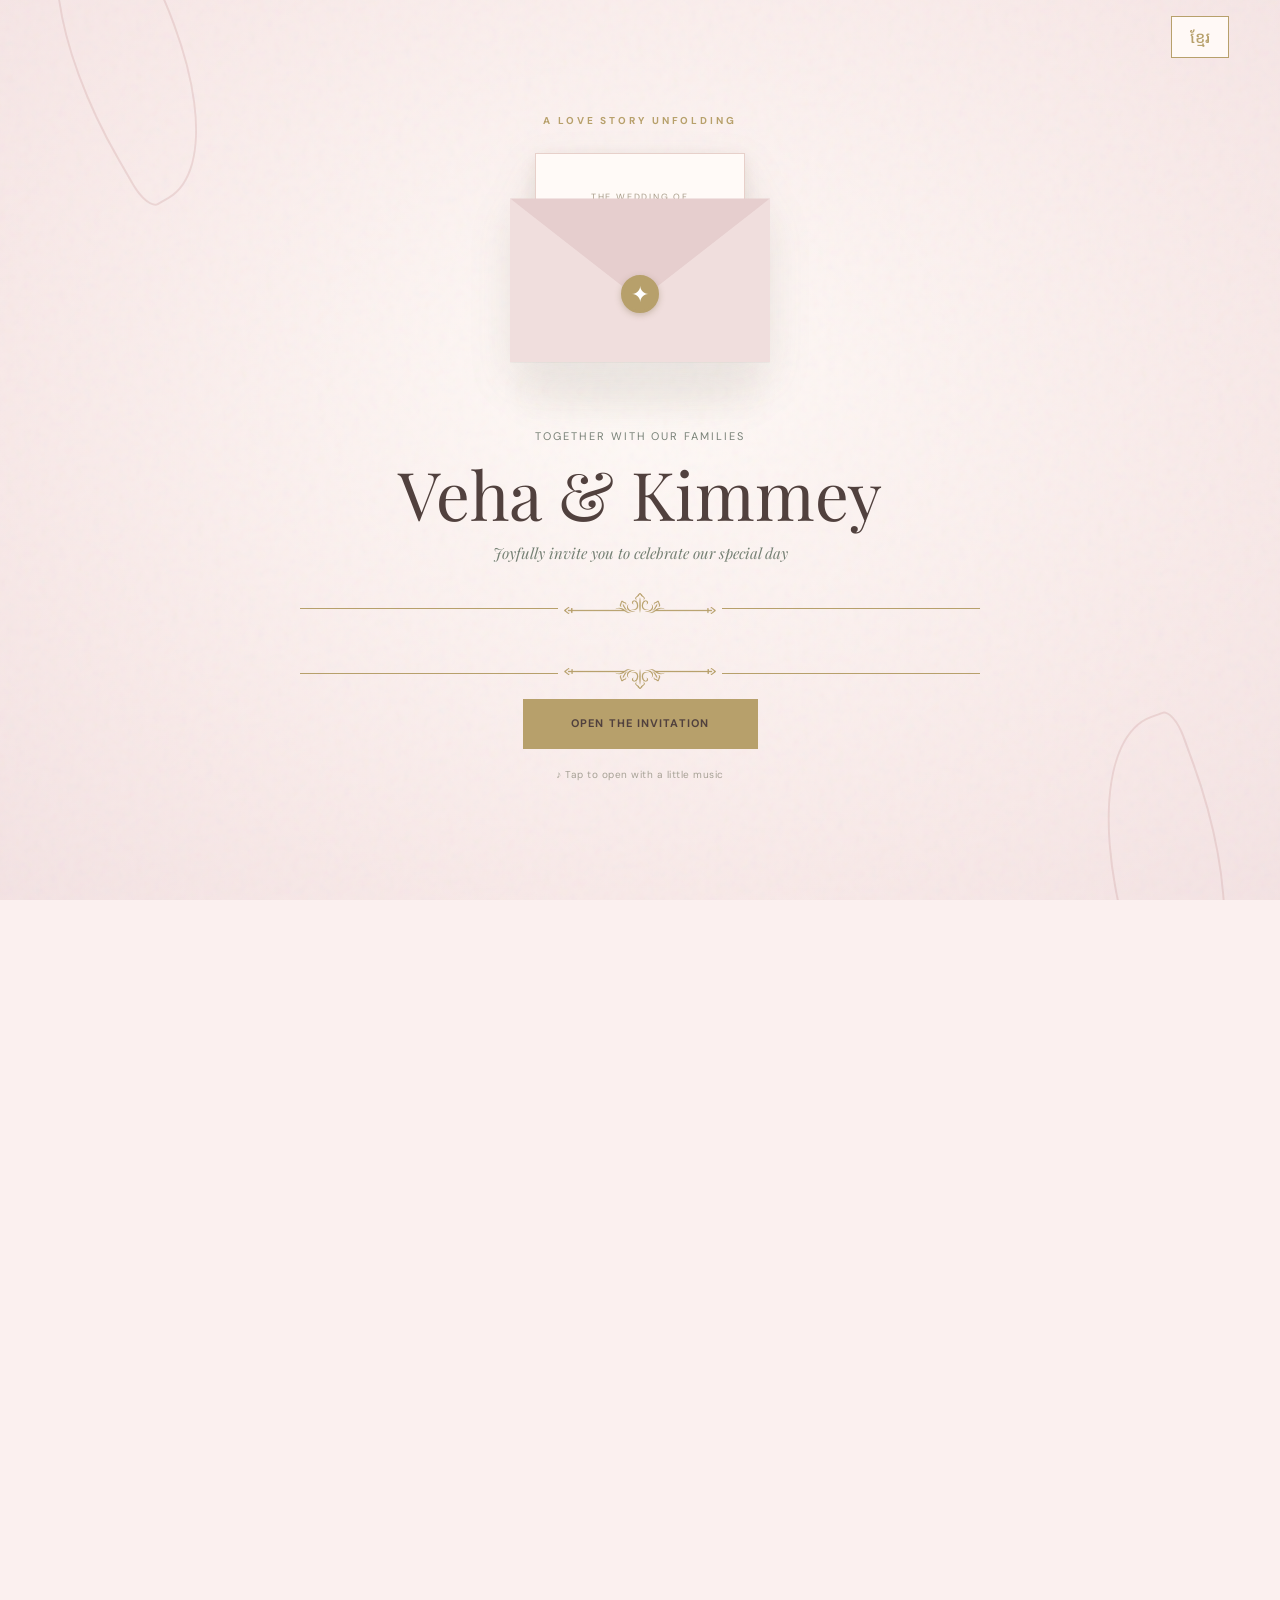
==== index.html @ a0d92d7b "fix deploy" ====
<!doctype html>
<html lang="en">

<head>
  <meta charset="utf-8" />
  <meta name="viewport" content="width=device-width, initial-scale=1" />
  <meta name="theme-color" content="#fbf0ef" />
  <meta name="description" content="You are joyfully invited to celebrate our wedding." />
  <title>Our Wedding Invitation</title>
  <link rel="preconnect" href="https://fonts.googleapis.com" />
  <link rel="preconnect" href="https://fonts.gstatic.com" crossorigin />
  <link
    href="https://fonts.googleapis.com/css2?family=DM+Sans:wght@400;500;600;700&family=Great+Vibes&family=Playfair+Display:ital,wght@0,400;0,500;0,600;1,400;1,500&display=swap"
    rel="stylesheet" />
  <link href="https://fonts.googleapis.com/css2?family=Noto+Sans+Khmer:wght@400;500;600;700&display=swap"
    rel="stylesheet" />
  <link href="https://fonts.googleapis.com/css2?family=Moul&display=swap" rel="stylesheet" />
  <script>
    (() => {
      const segments = location.pathname.split('/').filter(Boolean);
      const base = location.hostname.endsWith('github.io') && segments.length ? `/${segments[0]}/` : '/';
      window.WEDDING_ASSET_BASE = base;
      document.write(`<link rel="stylesheet" href="${base}styles.css?v=42" />`);
      document.write(`<script src="${base}wedding-config.js?v=7" defer><\/script>`);
      document.write(`<script src="${base}translations.js?v=8" defer><\/script>`);
      document.write(`<script src="${base}script.js?v=18" defer><\/script>`);
    })();
  </script>
</head>

<body class="invitation-locked">
  <a class="skip-link" href="#main">Skip to invitation</a>
  <div class="demo-ribbon">DEMO TEMPLATE · Please replace sample details before sharing</div>

  <div class="intro" id="intro" role="dialog" aria-label="Open wedding invitation" aria-modal="true">
    <div class="intro__grain"></div>
    <div class="intro__petal intro__petal--one"></div>
    <div class="intro__petal intro__petal--two"></div>
    <button class="language-toggle intro__language-toggle" id="intro-language-toggle" type="button"
      aria-label="Switch language to Khmer">ខ្មែរ</button>
    <div class="intro__content">
      <span class="eyebrow">A LOVE STORY UNFOLDING</span>
      <div class="envelope-wrap" aria-hidden="true">
        <div class="envelope-shadow"></div>
        <div class="envelope">
          <div class="envelope__letter"><span>the wedding of</span><strong id="cover-initials">V & K</strong></div>
          <div class="envelope__flap"></div>
          <div class="envelope__front"></div>
          <div class="envelope__seal">✦</div>
        </div>
      </div>
      <p class="intro__overline">Together with our families</p>
      <h1 class="intro__heading" id="cover-names">Veha <em>&</em> Kimmey</h1>
      <p class="intro__subtitle">Joyfully invite you to celebrate our special day</p>
      <div class="guest-name-frame" id="guest-name-frame" aria-live="polite">
        <span class="guest-name-frame__ornament guest-name-frame__ornament--top" aria-hidden="true"></span>
        <span class="guest-name-frame__name" id="guest-name" dir="auto"></span>
        <span class="guest-name-frame__ornament guest-name-frame__ornament--bottom" aria-hidden="true"></span>
      </div>
      <button class="btn btn--dark intro__button" id="open-invitation" type="button">Open the invitation</button>
      <p class="intro__hint">♪ Tap to open with a little music</p>
    </div>
  </div>

  <div class="site-shell" id="site-shell">
    <header class="site-header" id="top">
      <a class="brand" href="#home" aria-label="Wedding logo — back to top" id="brand-initials"><img
          data-site-asset="assets/wedding-logo.svg" alt="" /></a>
      <nav class="navigation" aria-label="Main navigation">
        <a href="#story" title="Our Story"><svg class="nav-icon" viewBox="0 0 24 24" aria-hidden="true" focusable="false"><path d="M20.8 4.6a5.5 5.5 0 0 0-7.8 0L12 5.7l-1.1-1.1a5.5 5.5 0 0 0-7.8 7.8l1.1 1.1L12 21l7.8-7.5 1.1-1.1a5.5 5.5 0 0 0-.1-7.8Z"/></svg><span class="nav-label">Our Story</span></a>
        <a href="#details" title="The Day"><svg class="nav-icon" viewBox="0 0 24 24" aria-hidden="true" focusable="false"><rect x="3.5" y="5" width="17" height="16" rx="2"/><path d="M7.5 3v4M16.5 3v4M3.5 9.5h17M8 13h.01M12 13h.01M16 13h.01M8 17h.01M12 17h.01"/></svg><span class="nav-label">The Day</span></a>
        <a href="#timeline" title="Timeline"><svg class="nav-icon" viewBox="0 0 24 24" aria-hidden="true" focusable="false"><circle cx="12" cy="12" r="9"/><path d="M12 7v5l3.5 2"/></svg><span class="nav-label">Timeline</span></a>
        <a href="#gallery" title="Gallery"><svg class="nav-icon" viewBox="0 0 24 24" aria-hidden="true" focusable="false"><rect x="3" y="4" width="15" height="15" rx="2"/><path d="m4.5 16 4-4 3 3 2-2 4.5 4M8 8.5h.01"/><path d="M7 20h13a1 1 0 0 0 1-1V8"/></svg><span class="nav-label">Gallery</span></a>
      </nav>
      <button class="language-toggle" id="language-toggle" type="button"
        aria-label="Switch language to Khmer">&#x1781;&#x17D2;&#x1798;&#x17C2;&#x179A;</button>
    </header>

    <main id="main">
      <section class="hero" id="home">
        <div class="hero__flora hero__flora--left" aria-hidden="true">✿</div>
        <div class="hero__flora hero__flora--right" aria-hidden="true">✿</div>
        <div class="hero__content reveal">
          <span class="eyebrow eyebrow--line">A CELEBRATION OF LOVE</span>
          <p class="hero__script">The wedding of</p>
          <h1 class="hero__name"><span id="hero-name1">Veha</span><span class="hero__amp">&</span><span
              id="hero-name2">Kimmey</span></h1>
          <div class="ornamental-rule"><span>✧</span></div>
          <p class="hero__copy">One beautiful beginning, a lifetime of forever. We would love for you to be part of our
            special day.</p>
          <div class="hero__date" id="hero-date">SATURDAY, 19 DECEMBER 2026</div>
          <a href="#details" class="btn btn--outline">Explore the celebration <span aria-hidden="true">↗</span></a>
        </div>
        <div class="hero__visual reveal">
          <div class="hero__photo-border">
            <div class="hero__photo photo-shell"><img id="hero-photo"
                alt="Sample wedding portrait; replace with your own photo" loading="eager" /></div>
          </div>
          <div class="hero__badge"><span>THE BEST IS</span><strong>yet to come</strong><span>♡</span></div>
        </div>
        <div class="hero__scroll">SCROLL TO DISCOVER <span>↓</span></div>
      </section>

      <section class="story section-pad" id="story">
        <div class="story__art reveal">
          <div class="story__frame photo-shell"><img id="story-photo"
              alt="Wedding couple walking together — sample gallery photo" loading="lazy" /></div>
          <div class="story__mini photo-shell"><img id="story-mini-photo" alt="Wedding detail — sample gallery photo"
              loading="lazy" /></div>
          <div class="story__flower" aria-hidden="true">❀</div>
        </div>
        <div class="story__words reveal">
          <p class="eyebrow">THE JOURNEY THAT BROUGHT US HERE</p>
          <h2 class="section-title">Our <em>love story</em></h2>
          <div class="short-rule"></div>
          <p>Some stories are written in the stars, and others are written in the little moments that become everything.
          </p>
          <p>Through every laugh, every adventure, and every ordinary day made extraordinary, our favorite part has been
            finding our way to each other.</p>
          <p>Now, surrounded by our favorite people, we're beginning our most beautiful chapter yet.</p>
          <span class="story__signature" id="story-signature">Veha & Kimmey</span>
        </div>
      </section>

      <section class="details section-pad" id="details">
        <div class="details__decoration" aria-hidden="true">✿</div>
        <div class="section-heading reveal">
          <p class="eyebrow">MARK YOUR CALENDAR</p>
          <h2 class="section-title">The <em>big day</em></h2>
          <p>We can't wait to celebrate, laugh, and dance with you.</p>
        </div>
        <div class="details-invitation reveal">
          <time id="invitation-date" datetime="2026-12-19">Saturday, 19 December 2026</time>
          <span id="invitation-time">4:00 PM</span>
          <strong id="invitation-location">Your Wedding Venue</strong>
          <p id="invitation-address">Phnom Penh, Cambodia</p>
        </div>
        <div class="countdown reveal" aria-label="Countdown to our wedding">
          <div><strong id="count-days">--</strong><span>DAYS</span></div>
          <div><strong id="count-hours">--</strong><span>HOURS</span></div>
          <div><strong id="count-minutes">--</strong><span>MINUTES</span></div>
          <div><strong id="count-seconds">--</strong><span>SECONDS</span></div>
        </div>
        <div class="venue-details reveal">
          <span class="eyebrow">FIND YOUR WAY</span>
          <h3 id="venue-name">Your Wedding Venue</h3>
          <p id="venue-address">Phnom Penh, Cambodia</p>
          <div class="venue-map-frame">
            <iframe id="venue-map" title="Map showing the wedding venue" loading="lazy"
              referrerpolicy="no-referrer-when-downgrade" allowfullscreen></iframe>
          </div>
          <div class="venue-details__actions">
            <a class="btn btn--dark" id="map-link" target="_blank" rel="noopener noreferrer">View location <span
                aria-hidden="true">↗</span></a>
          </div>
        </div>
      </section>

      <section class="wedding-timeline section-pad" id="timeline">
        <div class="section-heading reveal">
          <p class="eyebrow">THE WEDDING PROGRAMME</p>
          <h2 class="section-title">Our <em>timeline</em></h2>
          <p>Traditional ceremonies and celebrations with our families.</p>
        </div>
        <svg class="timeline-icon-library" aria-hidden="true" xmlns="http://www.w3.org/2000/svg">
          <symbol id="timeline-icon-scroll" viewBox="0 0 48 48">
            <path d="M12 11h25v27H12a4 4 0 0 1 0-8h25M12 11a4 4 0 0 0-4 4v19M16 16h16M16 22h16M16 28h12" />
            <path d="m10 37 4 3" />
          </symbol>
          <symbol id="timeline-icon-couple" viewBox="0 0 48 48">
            <circle cx="18" cy="13" r="5" />
            <circle cx="31" cy="16" r="4" />
            <path d="M7 37c0-8 4-14 11-14s11 6 11 14M26 28c2-3 5-4 8-3 5 1 7 6 7 12M5 40h38" />
          </symbol>
          <symbol id="timeline-icon-offering" viewBox="0 0 48 48">
            <path d="M10 28h28l-4 8H14zM14 24h20M17 20h14M20 16h8M24 7v9M18 12l6 4 6-4" />
            <path d="M13 39h22M17 43h14" />
          </symbol>
          <symbol id="timeline-icon-meal" viewBox="0 0 48 48">
            <circle cx="24" cy="25" r="12" />
            <circle cx="24" cy="25" r="8" />
            <path d="M6 13v11M3 13v7M9 13v7M6 24v16M42 13c-4 4-5 8-5 12h5M40 25v15" />
          </symbol>
          <symbol id="timeline-icon-candles" viewBox="0 0 48 48">
            <path d="M7 35h34v7H7zM11 35V20h7v15M21 35V15h7v20M31 35V20h7v15" />
            <path d="M14.5 16c-3-4 3-5 0-9M24.5 11c-3-4 3-5 0-9M34.5 16c-3-4 3-5 0-9" />
          </symbol>
          <symbol id="timeline-icon-procession" viewBox="0 0 48 48">
            <path d="M7 19h34L24 7 7 19ZM10 22h28M12 22v18M24 22v18M36 22v18M7 41h34" />
            <path d="M17 19c0-4 3-7 7-7s7 3 7 7" />
          </symbol>
          <symbol id="timeline-icon-rings" viewBox="0 0 48 48">
            <circle cx="19" cy="27" r="11" />
            <circle cx="29" cy="27" r="11" />
            <path d="m15 13 4-5 4 5M25 13l4-5 4 5" />
          </symbol>
          <symbol id="timeline-icon-flower" viewBox="0 0 48 48">
            <path
              d="M24 23c-8-1-9-8-4-11 4-2 7 3 4 11ZM24 23c-1-8 5-11 9-7 3 4-1 8-9 7ZM24 23c8-2 12 4 8 8-4 3-8-1-8-8ZM24 23c3 7-1 12-6 9-4-3-1-8 6-9ZM24 23c-7 4-12 0-9-5 3-4 8-2 9 5ZM24 23v18M18 41h12" />
          </symbol>
          <symbol id="timeline-icon-family" viewBox="0 0 48 48">
            <circle cx="16" cy="14" r="4" />
            <circle cx="31" cy="14" r="4" />
            <circle cx="24" cy="20" r="4" />
            <path
              d="M7 36c0-7 3-12 9-12 4 0 6 2 7 5M41 36c0-7-3-12-9-12-4 0-6 2-7 5M15 40c0-8 3-13 9-13s9 5 9 13M8 42h32" />
          </symbol>
          <symbol id="timeline-icon-temple" viewBox="0 0 48 48">
            <path d="m5 20 19-13 19 13H5ZM9 22h30M12 22v18M20 22v18M28 22v18M36 22v18M7 41h34M24 7V3M21 5h6" />
          </symbol>
        </svg>
        <div class="wedding-timeline__days">
          <article class="wedding-timeline__day reveal">
            <p class="eyebrow">DAY ONE</p>
            <h3>Friday, 18 December 2026</h3>
            <ol class="wedding-timeline__list">
              <li class="wedding-timeline__item"><span class="wedding-timeline__icon"><svg aria-hidden="true">
                    <use href="#timeline-icon-scroll"></use>
                  </svg></span><span class="wedding-timeline__node" aria-hidden="true"></span>
                <div><time>06:00 AM</time>
                  <p lang="km">ពិធីសូត្រមន្ត និងបួងសួង</p>
                </div>
              </li>
              <li class="wedding-timeline__item"><span class="wedding-timeline__icon"><svg aria-hidden="true">
                    <use href="#timeline-icon-couple"></use>
                  </svg></span><span class="wedding-timeline__node" aria-hidden="true"></span>
                <div><time>07:00 AM</time>
                  <p lang="km">ពិធីកាត់សក់តាមប្រពៃណី</p>
                </div>
              </li>
              <li class="wedding-timeline__item"><span class="wedding-timeline__icon"><svg aria-hidden="true">
                    <use href="#timeline-icon-offering"></use>
                  </svg></span><span class="wedding-timeline__node" aria-hidden="true"></span>
                <div><time>08:00 AM</time>
                  <p lang="km">ពិធីសែនព្រេន និងជូនពរ</p>
                </div>
              </li>
              <li class="wedding-timeline__item"><span class="wedding-timeline__icon"><svg aria-hidden="true">
                    <use href="#timeline-icon-meal"></use>
                  </svg></span><span class="wedding-timeline__node" aria-hidden="true"></span>
                <div><time>09:00 AM</time>
                  <p lang="km">ទទួលទានអាហារជុំក្រុមគ្រួសារ</p>
                </div>
              </li>
            </ol>
          </article>
          <article class="wedding-timeline__day reveal">
            <p class="eyebrow">DAY TWO</p>
            <h3>Saturday, 19 December 2026</h3>
            <ol class="wedding-timeline__list">
              <li class="wedding-timeline__item"><span class="wedding-timeline__icon"><svg aria-hidden="true">
                    <use href="#timeline-icon-candles"></use>
                  </svg></span><span class="wedding-timeline__node" aria-hidden="true"></span>
                <div><time>06:00 AM</time>
                  <p lang="km">ពិធីបើកកម្មវិធីមង្គលការ</p>
                </div>
              </li>
              <li class="wedding-timeline__item"><span class="wedding-timeline__icon"><svg aria-hidden="true">
                    <use href="#timeline-icon-procession"></use>
                  </svg></span><span class="wedding-timeline__node" aria-hidden="true"></span>
                <div><time>07:00 AM</time>
                  <p lang="km">ពិធីហែជំនូន</p>
                </div>
              </li>
              <li class="wedding-timeline__item"><span class="wedding-timeline__icon"><svg aria-hidden="true">
                    <use href="#timeline-icon-meal"></use>
                  </svg></span><span class="wedding-timeline__node" aria-hidden="true"></span>
                <div><time>07:30 AM</time>
                  <p lang="km">ទទួលស្វាគមន៍ភ្ញៀវ</p>
                </div>
              </li>
              <li class="wedding-timeline__item"><span class="wedding-timeline__icon"><svg aria-hidden="true">
                    <use href="#timeline-icon-offering"></use>
                  </svg></span><span class="wedding-timeline__node" aria-hidden="true"></span>
                <div><time>08:00 AM</time>
                  <p lang="km">ពិធីបួងសួងតាមប្រពៃណី</p>
                </div>
              </li>
              <li class="wedding-timeline__item"><span class="wedding-timeline__icon"><svg aria-hidden="true">
                    <use href="#timeline-icon-rings"></use>
                  </svg></span><span class="wedding-timeline__node" aria-hidden="true"></span>
                <div><time>08:30 AM</time>
                  <p lang="km">ពិធីបំពាក់ចិញ្ចៀន</p>
                </div>
              </li>
              <li class="wedding-timeline__item"><span class="wedding-timeline__icon"><svg aria-hidden="true">
                    <use href="#timeline-icon-flower"></use>
                  </svg></span><span class="wedding-timeline__node" aria-hidden="true"></span>
                <div><time>09:00 AM</time>
                  <p lang="km">ពិធីជូនពរ និងសិរីសួស្តី</p>
                </div>
              </li>
              <li class="wedding-timeline__item"><span class="wedding-timeline__icon"><svg aria-hidden="true">
                    <use href="#timeline-icon-family"></use>
                  </svg></span><span class="wedding-timeline__node" aria-hidden="true"></span>
                <div><time>10:00 AM</time>
                  <p lang="km">ពិធីសំពះផ្ទឹម និងជូនពរ</p>
                </div>
              </li>
              <li class="wedding-timeline__item"><span class="wedding-timeline__icon"><svg aria-hidden="true">
                    <use href="#timeline-icon-meal"></use>
                  </svg></span><span class="wedding-timeline__node" aria-hidden="true"></span>
                <div><time>12:00 PM</time>
                  <p lang="km">ពិសាអាហារថ្ងៃត្រង់ជាមួយភ្ញៀវ</p>
                </div>
              </li>
              <li class="wedding-timeline__item"><span class="wedding-timeline__icon"><svg aria-hidden="true">
                    <use href="#timeline-icon-temple"></use>
                  </svg></span><span class="wedding-timeline__node" aria-hidden="true"></span>
                <div><time>01:00 PM</time>
                  <p lang="km">បញ្ចប់កម្មវិធីមង្គលការ</p>
                </div>
              </li>
            </ol>
          </article>
        </div>
      </section>

      <section class="gallery section-pad" id="gallery">
        <div class="section-heading reveal">
          <p class="eyebrow">A FEW FRAMES OF FOREVER</p>
          <h2 class="section-title">Captured <em>moments</em></h2>
          <p>Little glimpses of a love that keeps growing.</p>
        </div>
        <div class="gallery__grid" id="gallery-grid">
          <button class="gallery__item reveal photo-shell" type="button" data-index="0"
            aria-label="Open gallery photo 1"><img alt="Wedding gallery sample 1" loading="lazy" /></button>
          <button class="gallery__item reveal photo-shell" type="button" data-index="1"
            aria-label="Open gallery photo 2"><img alt="Wedding gallery sample 2" loading="lazy" /></button>
          <button class="gallery__item reveal photo-shell" type="button" data-index="2"
            aria-label="Open gallery photo 3"><img alt="Wedding gallery sample 3" loading="lazy" /></button>
          <button class="gallery__item reveal photo-shell" type="button" data-index="3"
            aria-label="Open gallery photo 4"><img alt="Wedding gallery sample 4" loading="lazy" /></button>
          <button class="gallery__item reveal photo-shell" type="button" data-index="4"
            aria-label="Open gallery photo 5"><img alt="Wedding gallery sample 5" loading="lazy" /></button>
          <button class="gallery__item reveal photo-shell" type="button" data-index="5"
            aria-label="Open gallery photo 6"><img alt="Wedding gallery sample 6" loading="lazy" /></button>
        </div>
      </section>
      <section class="closing section-pad">
        <span class="closing__top">TO LOVE, LAUGHTER & HAPPILY EVER AFTER</span>
        <h2>See you at <em>our wedding!</em></h2>
        <div class="closing__heart">♡</div>
        <strong id="footer-names">Veha & Kimmey</strong>
      </section>
    </main>
    <footer class="footer"><span id="footer-year">2026</span> <span>·</span> <span>Made with love ♡</span><button
        id="share-link" type="button">Share invitation ↗</button></footer>
  </div>

  <div class="butterfly-effects" aria-hidden="true">
    <div class="butterfly-rail butterfly-rail--left">
      <span class="butterfly butterfly--one"><svg viewBox="0 0 64 64" aria-hidden="true" focusable="false"><g class="butterfly-wings"><path d="M30 30C23 16 12 7 7 13 1 21 8 32 28 35c-5-10-10-14-15-16M34 30C41 16 52 7 57 13c6 8-1 19-21 22 5-10 10-14 15-16M29 35C20 30 9 31 9 40c0 9 11 12 21 2-1-3-1-5-1-7M35 35c9-5 20-4 20 5 0 9-11 12-21 2 1-3 1-5 1-7Z" fill="currentColor" opacity=".88"/></g><path d="M32 27v18M32 28c-1-5-4-8-7-9M32 28c1-5 4-8 7-9" fill="none" stroke="currentColor" stroke-width="2" stroke-linecap="round"/></svg></span>
      <span class="butterfly butterfly--two"><svg viewBox="0 0 64 64" aria-hidden="true" focusable="false"><g class="butterfly-wings"><path d="M30 30C23 16 12 7 7 13 1 21 8 32 28 35c-5-10-10-14-15-16M34 30C41 16 52 7 57 13c6 8-1 19-21 22 5-10 10-14 15-16M29 35C20 30 9 31 9 40c0 9 11 12 21 2-1-3-1-5-1-7M35 35c9-5 20-4 20 5 0 9-11 12-21 2 1-3 1-5 1-7Z" fill="currentColor" opacity=".88"/></g><path d="M32 27v18M32 28c-1-5-4-8-7-9M32 28c1-5 4-8 7-9" fill="none" stroke="currentColor" stroke-width="2" stroke-linecap="round"/></svg></span>
      <span class="butterfly butterfly--three"><svg viewBox="0 0 64 64" aria-hidden="true" focusable="false"><g class="butterfly-wings"><path d="M30 30C23 16 12 7 7 13 1 21 8 32 28 35c-5-10-10-14-15-16M34 30C41 16 52 7 57 13c6 8-1 19-21 22 5-10 10-14 15-16M29 35C20 30 9 31 9 40c0 9 11 12 21 2-1-3-1-5-1-7M35 35c9-5 20-4 20 5 0 9-11 12-21 2 1-3 1-5 1-7Z" fill="currentColor" opacity=".88"/></g><path d="M32 27v18M32 28c-1-5-4-8-7-9M32 28c1-5 4-8 7-9" fill="none" stroke="currentColor" stroke-width="2" stroke-linecap="round"/></svg></span>
    </div>
    <div class="butterfly-rail butterfly-rail--right">
      <span class="butterfly butterfly--one"><svg viewBox="0 0 64 64" aria-hidden="true" focusable="false"><g class="butterfly-wings"><path d="M30 30C23 16 12 7 7 13 1 21 8 32 28 35c-5-10-10-14-15-16M34 30C41 16 52 7 57 13c6 8-1 19-21 22 5-10 10-14 15-16M29 35C20 30 9 31 9 40c0 9 11 12 21 2-1-3-1-5-1-7M35 35c9-5 20-4 20 5 0 9-11 12-21 2 1-3 1-5 1-7Z" fill="currentColor" opacity=".88"/></g><path d="M32 27v18M32 28c-1-5-4-8-7-9M32 28c1-5 4-8 7-9" fill="none" stroke="currentColor" stroke-width="2" stroke-linecap="round"/></svg></span>
      <span class="butterfly butterfly--two"><svg viewBox="0 0 64 64" aria-hidden="true" focusable="false"><g class="butterfly-wings"><path d="M30 30C23 16 12 7 7 13 1 21 8 32 28 35c-5-10-10-14-15-16M34 30C41 16 52 7 57 13c6 8-1 19-21 22 5-10 10-14 15-16M29 35C20 30 9 31 9 40c0 9 11 12 21 2-1-3-1-5-1-7M35 35c9-5 20-4 20 5 0 9-11 12-21 2 1-3 1-5 1-7Z" fill="currentColor" opacity=".88"/></g><path d="M32 27v18M32 28c-1-5-4-8-7-9M32 28c1-5 4-8 7-9" fill="none" stroke="currentColor" stroke-width="2" stroke-linecap="round"/></svg></span>
      <span class="butterfly butterfly--three"><svg viewBox="0 0 64 64" aria-hidden="true" focusable="false"><g class="butterfly-wings"><path d="M30 30C23 16 12 7 7 13 1 21 8 32 28 35c-5-10-10-14-15-16M34 30C41 16 52 7 57 13c6 8-1 19-21 22 5-10 10-14 15-16M29 35C20 30 9 31 9 40c0 9 11 12 21 2-1-3-1-5-1-7M35 35c9-5 20-4 20 5 0 9-11 12-21 2 1-3 1-5 1-7Z" fill="currentColor" opacity=".88"/></g><path d="M32 27v18M32 28c-1-5-4-8-7-9M32 28c1-5 4-8 7-9" fill="none" stroke="currentColor" stroke-width="2" stroke-linecap="round"/></svg></span>
    </div>
  </div>
  <button class="music-button" id="music-button" type="button" aria-label="Play background music" aria-pressed="false"
    title="Toggle music"><span id="music-icon">♪</span><span class="music-button__bars"
      aria-hidden="true"><i></i><i></i><i></i></span></button>
  <audio id="background-music" loop preload="none"></audio>
  <div class="lightbox" id="lightbox" role="dialog" aria-modal="true" aria-label="Photo viewer" aria-hidden="true">
    <button type="button" class="lightbox__close" id="lightbox-close" aria-label="Close photo viewer">✕</button>
    <button type="button" class="lightbox__arrow lightbox__arrow--prev" id="lightbox-prev"
      aria-label="Previous photo">‹</button>
    <img id="lightbox-image" alt="Enlarged wedding gallery sample" />
    <button type="button" class="lightbox__arrow lightbox__arrow--next" id="lightbox-next"
      aria-label="Next photo">›</button>
    <p id="lightbox-counter">1 / 6</p>
  </div>
</body>

</html>
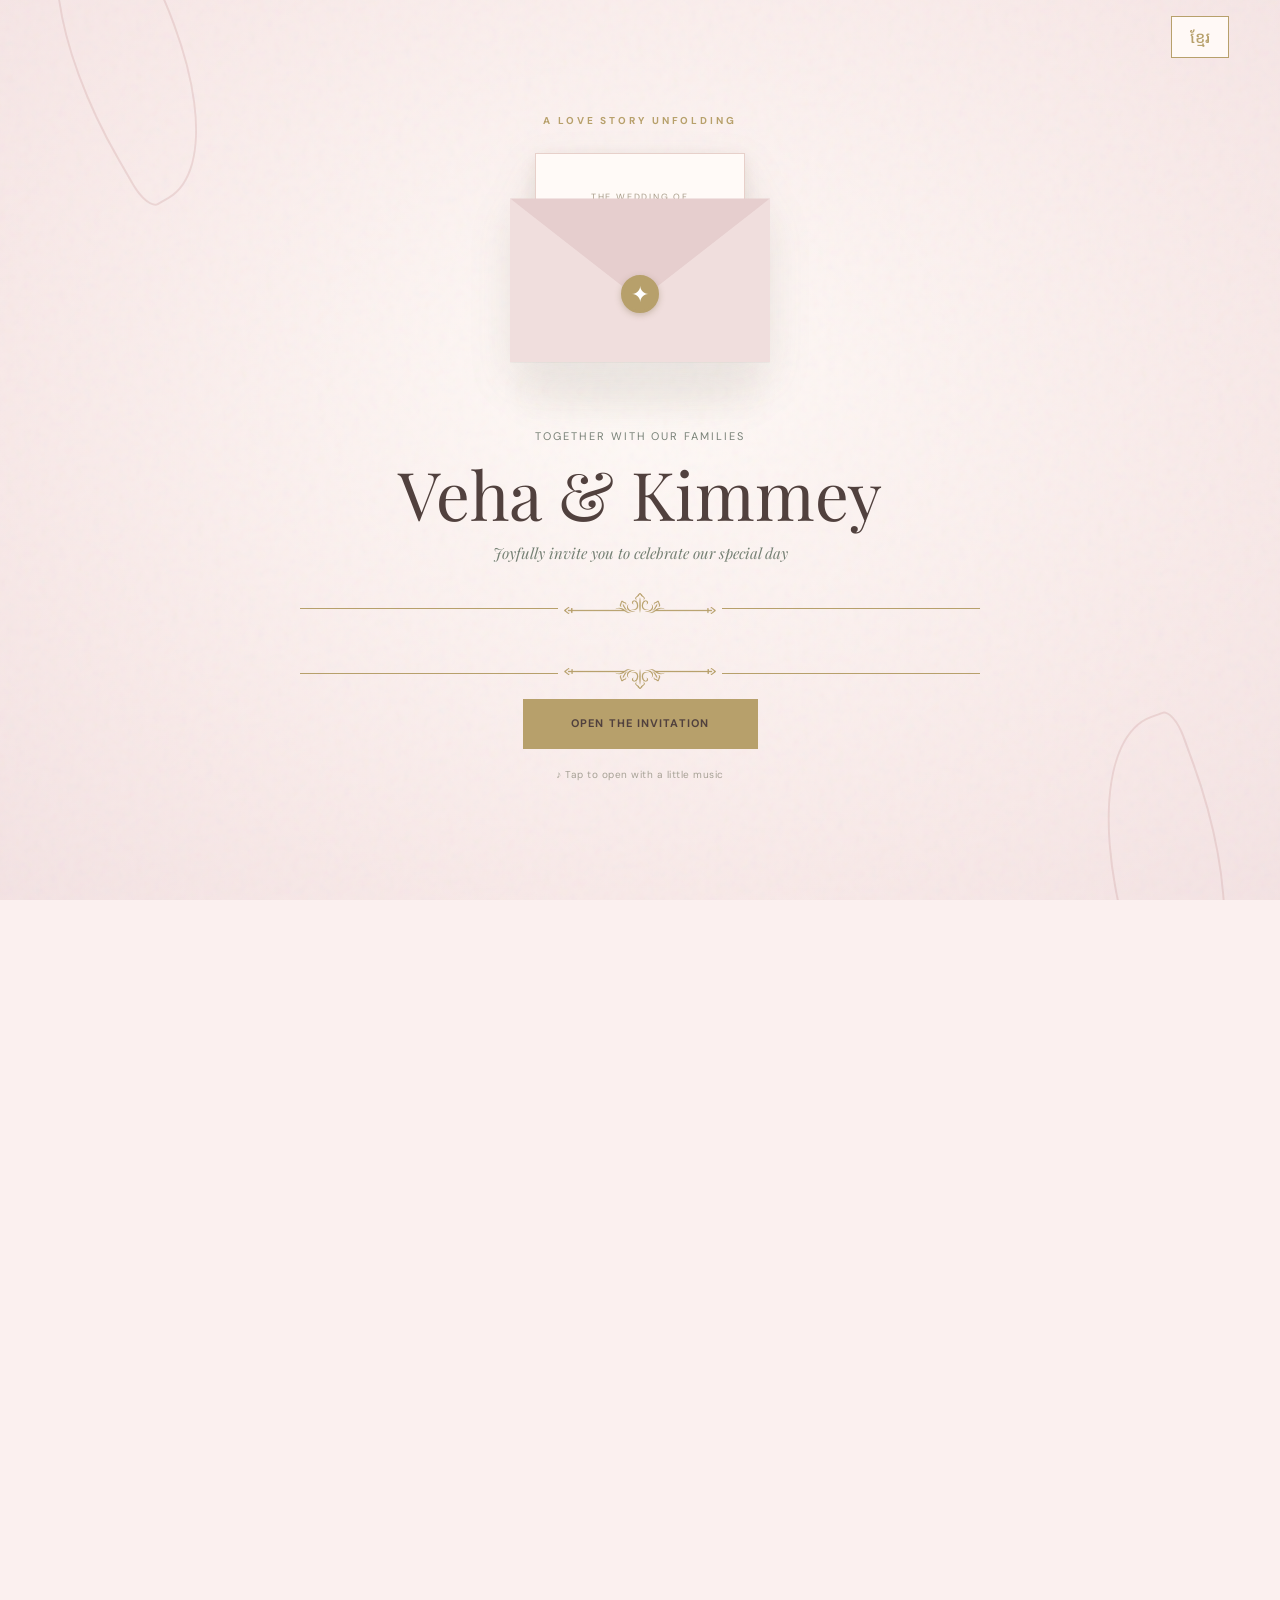
==== commit 28117e1c: "push animetion" ====
--- a/index.html
+++ b/index.html
@@ -12,6 +12,7 @@
   <link
     href="https://fonts.googleapis.com/css2?family=DM+Sans:wght@400;500;600;700&family=Great+Vibes&family=Playfair+Display:ital,wght@0,400;0,500;0,600;1,400;1,500&display=swap"
     rel="stylesheet" />
+  <link rel="icon" type="image/svg+xml" href="/assets/wedding-logo.svg" />
   <link href="https://fonts.googleapis.com/css2?family=Noto+Sans+Khmer:wght@400;500;600;700&display=swap"
     rel="stylesheet" />
   <link href="https://fonts.googleapis.com/css2?family=Moul&display=swap" rel="stylesheet" />
@@ -20,22 +21,46 @@
       const segments = location.pathname.split('/').filter(Boolean);
       const base = location.hostname.endsWith('github.io') && segments.length ? `/${segments[0]}/` : '/';
       window.WEDDING_ASSET_BASE = base;
-      document.write(`<link rel="stylesheet" href="${base}styles.css?v=42" />`);
+      document.querySelector('link[rel="icon"]').href = `${base}assets/wedding-logo.svg?v=1`;
+      document.write(`<link rel="stylesheet" href="${base}styles.css?v=62" />`);
       document.write(`<script src="${base}wedding-config.js?v=7" defer><\/script>`);
       document.write(`<script src="${base}translations.js?v=8" defer><\/script>`);
-      document.write(`<script src="${base}script.js?v=18" defer><\/script>`);
+      document.write(`<script src="${base}script.js?v=19" defer><\/script>`);
     })();
   </script>
 </head>
 
 <body class="invitation-locked">
   <a class="skip-link" href="#main">Skip to invitation</a>
-  <div class="demo-ribbon">DEMO TEMPLATE · Please replace sample details before sharing</div>
-
   <div class="intro" id="intro" role="dialog" aria-label="Open wedding invitation" aria-modal="true">
     <div class="intro__grain"></div>
     <div class="intro__petal intro__petal--one"></div>
     <div class="intro__petal intro__petal--two"></div>
+    <div class="garden-gate" aria-hidden="true">
+      <img class="garden-gate__art garden-gate__frame" src="assets/images/royal-palace-surround.png" alt="" aria-hidden="true" />
+      <img class="garden-gate__art garden-gate__door garden-gate__door--left" src="assets/images/royal-palace-doors.png" alt="" aria-hidden="true" />
+      <img class="garden-gate__art garden-gate__door garden-gate__door--right" src="assets/images/royal-palace-doors.png" alt="" aria-hidden="true" />
+      <div class="gate-aura" aria-hidden="true"></div>
+      <span class="gate-sparkle gate-sparkle--one" aria-hidden="true">✦</span>
+      <span class="gate-sparkle gate-sparkle--two" aria-hidden="true">✧</span>
+      <span class="gate-sparkle gate-sparkle--three" aria-hidden="true">✦</span>
+      <span class="gate-sparkle gate-sparkle--four" aria-hidden="true">✧</span>
+      <span class="gate-sparkle gate-sparkle--five" aria-hidden="true">✦</span>
+      <span class="gate-sparkle gate-sparkle--six" aria-hidden="true">✧</span>
+      <span class="gate-butterfly gate-butterfly--one"><svg viewBox="0 0 32 28"><path d="M15 13C10 1 2 2 3 9c.5 4 5 6 11 6-7-1-13 1-11 7 2 5 9 2 12-7 3 9 10 12 12 7 2-6-4-8-11-7 6 0 10-2 11-6 1-7-7-8-12 4Z"/><path d="M16 10v10" class="gate-butterfly__body"/></svg></span>
+      <span class="gate-butterfly gate-butterfly--two"><svg viewBox="0 0 32 28"><path d="M15 13C10 1 2 2 3 9c.5 4 5 6 11 6-7-1-13 1-11 7 2 5 9 2 12-7 3 9 10 12 12 7 2-6-4-8-11-7 6 0 10-2 11-6 1-7-7-8-12 4Z"/><path d="M16 10v10" class="gate-butterfly__body"/></svg></span>
+      <span class="gate-butterfly gate-butterfly--three"><svg viewBox="0 0 32 28"><path d="M15 13C10 1 2 2 3 9c.5 4 5 6 11 6-7-1-13 1-11 7 2 5 9 2 12-7 3 9 10 12 12 7 2-6-4-8-11-7 6 0 10-2 11-6 1-7-7-8-12 4Z"/><path d="M16 10v10" class="gate-butterfly__body"/></svg></span>
+      <span class="gate-butterfly gate-butterfly--four"><svg viewBox="0 0 32 28"><path d="M15 13C10 1 2 2 3 9c.5 4 5 6 11 6-7-1-13 1-11 7 2 5 9 2 12-7 3 9 10 12 12 7 2-6-4-8-11-7 6 0 10-2 11-6 1-7-7-8-12 4Z"/><path d="M16 10v10" class="gate-butterfly__body"/></svg></span>
+      <span class="gate-butterfly gate-butterfly--five"><svg viewBox="0 0 32 28"><path d="M15 13C10 1 2 2 3 9c.5 4 5 6 11 6-7-1-13 1-11 7 2 5 9 2 12-7 3 9 10 12 12 7 2-6-4-8-11-7 6 0 10-2 11-6 1-7-7-8-12 4Z"/><path d="M16 10v10" class="gate-butterfly__body"/></svg></span>
+      <span class="gate-butterfly gate-butterfly--six"><svg viewBox="0 0 32 28"><path d="M15 13C10 1 2 2 3 9c.5 4 5 6 11 6-7-1-13 1-11 7 2 5 9 2 12-7 3 9 10 12 12 7 2-6-4-8-11-7 6 0 10-2 11-6 1-7-7-8-12 4Z"/><path d="M16 10v10" class="gate-butterfly__body"/></svg></span>
+      <span class="gate-butterfly gate-butterfly--seven"><svg viewBox="0 0 32 28"><path d="M15 13C10 1 2 2 3 9c.5 4 5 6 11 6-7-1-13 1-11 7 2 5 9 2 12-7 3 9 10 12 12 7 2-6-4-8-11-7 6 0 10-2 11-6 1-7-7-8-12 4Z"/><path d="M16 10v10" class="gate-butterfly__body"/></svg></span>
+      <span class="gate-butterfly gate-butterfly--eight"><svg viewBox="0 0 32 28"><path d="M15 13C10 1 2 2 3 9c.5 4 5 6 11 6-7-1-13 1-11 7 2 5 9 2 12-7 3 9 10 12 12 7 2-6-4-8-11-7 6 0 10-2 11-6 1-7-7-8-12 4Z"/><path d="M16 10v10" class="gate-butterfly__body"/></svg></span>
+      <span class="gate-butterfly gate-butterfly--nine"><svg viewBox="0 0 32 28"><path d="M15 13C10 1 2 2 3 9c.5 4 5 6 11 6-7-1-13 1-11 7 2 5 9 2 12-7 3 9 10 12 12 7 2-6-4-8-11-7 6 0 10-2 11-6 1-7-7-8-12 4Z"/><path d="M16 10v10" class="gate-butterfly__body"/></svg></span>
+      <span class="gate-flower gate-flower--one"><svg viewBox="0 0 40 40"><g fill="currentColor"><ellipse cx="20" cy="9" rx="4" ry="7"/><ellipse cx="20" cy="9" rx="4" ry="7" transform="rotate(72 20 20)"/><ellipse cx="20" cy="9" rx="4" ry="7" transform="rotate(144 20 20)"/><ellipse cx="20" cy="9" rx="4" ry="7" transform="rotate(216 20 20)"/><ellipse cx="20" cy="9" rx="4" ry="7" transform="rotate(288 20 20)"/><circle cx="20" cy="20" r="4" fill="#fff2c9"/></g></svg></span>
+      <span class="gate-flower gate-flower--two"><svg viewBox="0 0 40 40"><g fill="currentColor"><ellipse cx="20" cy="9" rx="4" ry="7"/><ellipse cx="20" cy="9" rx="4" ry="7" transform="rotate(72 20 20)"/><ellipse cx="20" cy="9" rx="4" ry="7" transform="rotate(144 20 20)"/><ellipse cx="20" cy="9" rx="4" ry="7" transform="rotate(216 20 20)"/><ellipse cx="20" cy="9" rx="4" ry="7" transform="rotate(288 20 20)"/><circle cx="20" cy="20" r="4" fill="#fff2c9"/></g></svg></span>
+      <span class="gate-flower gate-flower--three"><svg viewBox="0 0 40 40"><g fill="currentColor"><ellipse cx="20" cy="9" rx="4" ry="7"/><ellipse cx="20" cy="9" rx="4" ry="7" transform="rotate(72 20 20)"/><ellipse cx="20" cy="9" rx="4" ry="7" transform="rotate(144 20 20)"/><ellipse cx="20" cy="9" rx="4" ry="7" transform="rotate(216 20 20)"/><ellipse cx="20" cy="9" rx="4" ry="7" transform="rotate(288 20 20)"/><circle cx="20" cy="20" r="4" fill="#fff2c9"/></g></svg></span>
+      <span class="gate-flower gate-flower--four"><svg viewBox="0 0 40 40"><g fill="currentColor"><ellipse cx="20" cy="9" rx="4" ry="7"/><ellipse cx="20" cy="9" rx="4" ry="7" transform="rotate(72 20 20)"/><ellipse cx="20" cy="9" rx="4" ry="7" transform="rotate(144 20 20)"/><ellipse cx="20" cy="9" rx="4" ry="7" transform="rotate(216 20 20)"/><ellipse cx="20" cy="9" rx="4" ry="7" transform="rotate(288 20 20)"/><circle cx="20" cy="20" r="4" fill="#fff2c9"/></g></svg></span>
+    </div>
     <button class="language-toggle intro__language-toggle" id="intro-language-toggle" type="button"
       aria-label="Switch language to Khmer">ខ្មែរ</button>
     <div class="intro__content">
@@ -65,7 +90,7 @@
   <div class="site-shell" id="site-shell">
     <header class="site-header" id="top">
       <a class="brand" href="#home" aria-label="Wedding logo — back to top" id="brand-initials"><img
-          data-site-asset="assets/wedding-logo.svg" alt="" /></a>
+          data-site-asset="assets/wedding-logo.svg" alt="" loading="eager" decoding="async" /></a>
       <nav class="navigation" aria-label="Main navigation">
         <a href="#story" title="Our Story"><svg class="nav-icon" viewBox="0 0 24 24" aria-hidden="true" focusable="false"><path d="M20.8 4.6a5.5 5.5 0 0 0-7.8 0L12 5.7l-1.1-1.1a5.5 5.5 0 0 0-7.8 7.8l1.1 1.1L12 21l7.8-7.5 1.1-1.1a5.5 5.5 0 0 0-.1-7.8Z"/></svg><span class="nav-label">Our Story</span></a>
         <a href="#details" title="The Day"><svg class="nav-icon" viewBox="0 0 24 24" aria-hidden="true" focusable="false"><rect x="3.5" y="5" width="17" height="16" rx="2"/><path d="M7.5 3v4M16.5 3v4M3.5 9.5h17M8 13h.01M12 13h.01M16 13h.01M8 17h.01M12 17h.01"/></svg><span class="nav-label">The Day</span></a>
@@ -368,7 +393,7 @@
     <button type="button" class="lightbox__close" id="lightbox-close" aria-label="Close photo viewer">✕</button>
     <button type="button" class="lightbox__arrow lightbox__arrow--prev" id="lightbox-prev"
       aria-label="Previous photo">‹</button>
-    <img id="lightbox-image" alt="Enlarged wedding gallery sample" />
+    <img id="lightbox-image" alt="Enlarged wedding gallery sample" loading="eager" decoding="async" />
     <button type="button" class="lightbox__arrow lightbox__arrow--next" id="lightbox-next"
       aria-label="Next photo">›</button>
     <p id="lightbox-counter">1 / 6</p>
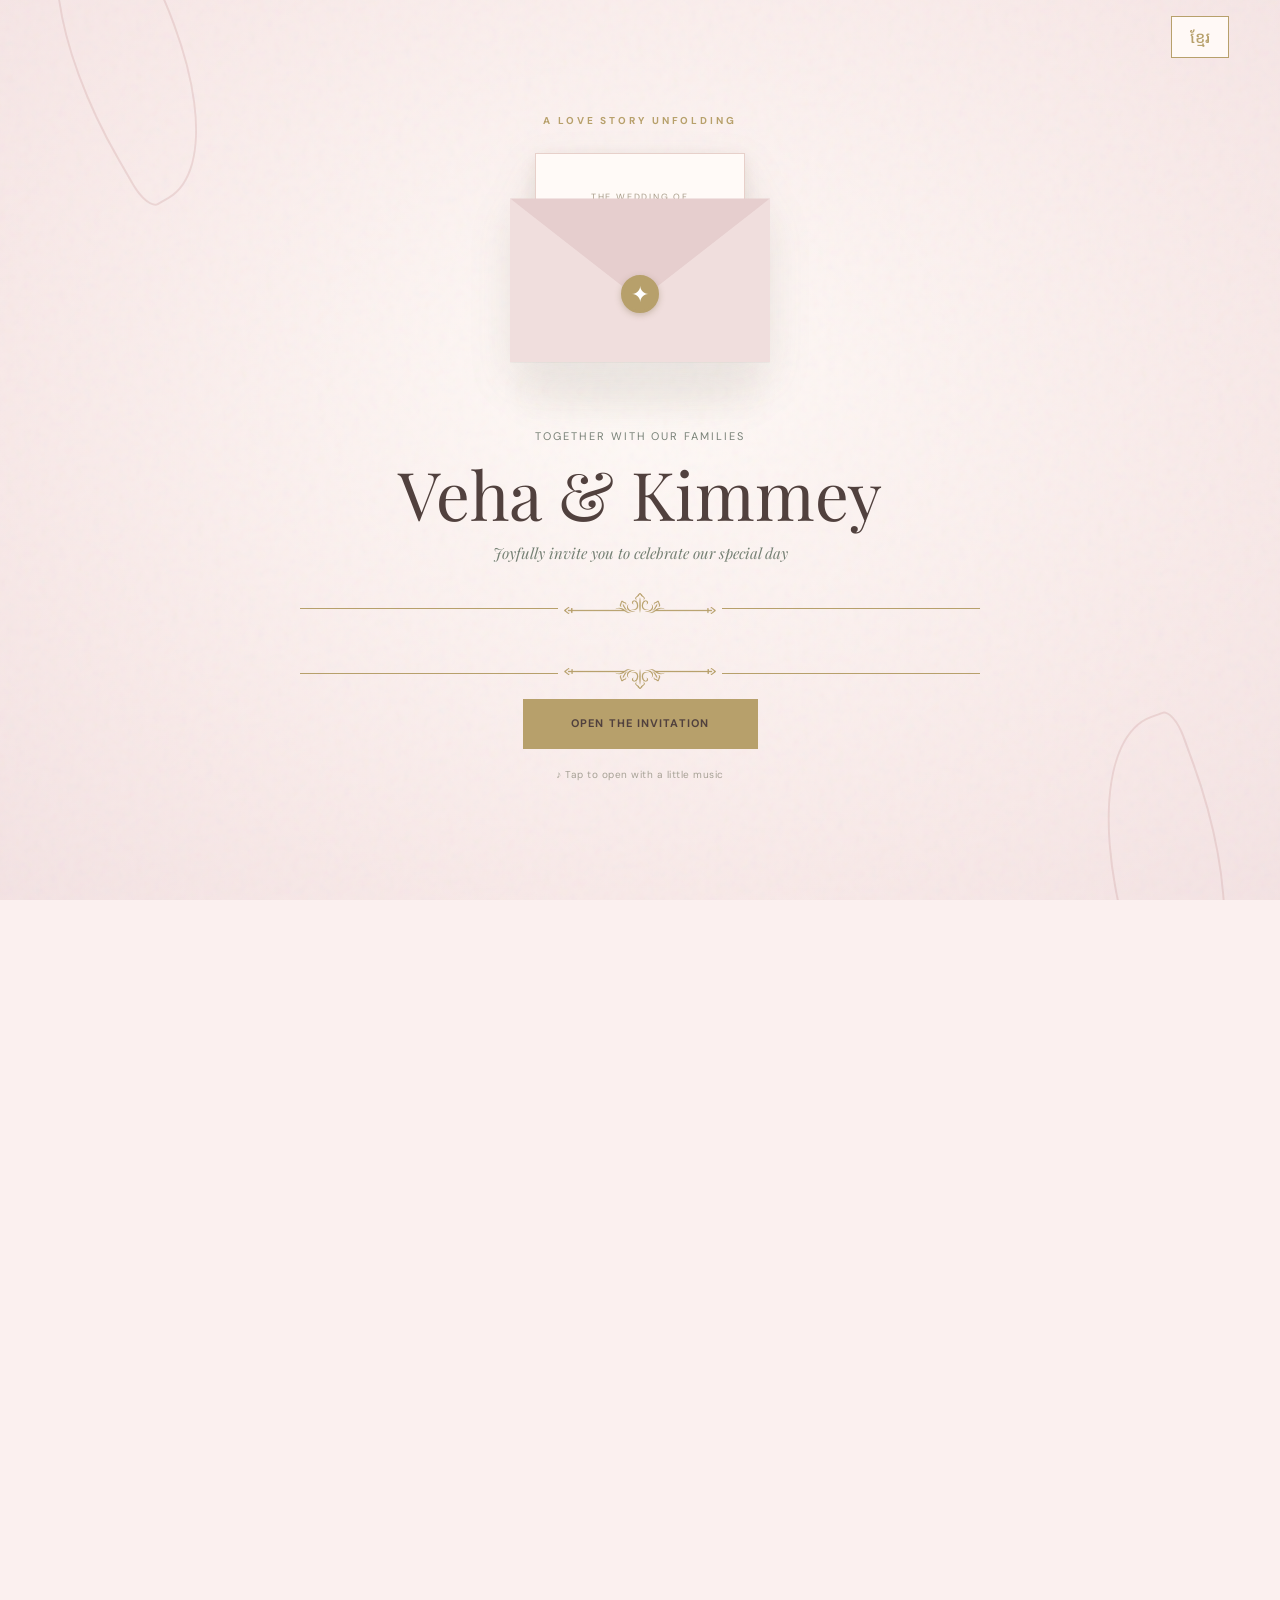
==== commit 6ca1d1ad: "change event name" ====
--- a/index.html
+++ b/index.html
@@ -37,9 +37,12 @@
     <div class="intro__petal intro__petal--one"></div>
     <div class="intro__petal intro__petal--two"></div>
     <div class="garden-gate" aria-hidden="true">
-      <img class="garden-gate__art garden-gate__frame" src="assets/images/royal-palace-surround.png" alt="" aria-hidden="true" />
-      <img class="garden-gate__art garden-gate__door garden-gate__door--left" src="assets/images/royal-palace-doors.png" alt="" aria-hidden="true" />
-      <img class="garden-gate__art garden-gate__door garden-gate__door--right" src="assets/images/royal-palace-doors.png" alt="" aria-hidden="true" />
+      <img class="garden-gate__art garden-gate__frame" src="assets/images/royal-palace-surround.png" alt=""
+        aria-hidden="true" />
+      <img class="garden-gate__art garden-gate__door garden-gate__door--left" src="assets/images/royal-palace-doors.png"
+        alt="" aria-hidden="true" />
+      <img class="garden-gate__art garden-gate__door garden-gate__door--right"
+        src="assets/images/royal-palace-doors.png" alt="" aria-hidden="true" />
       <div class="gate-aura" aria-hidden="true"></div>
       <span class="gate-sparkle gate-sparkle--one" aria-hidden="true">✦</span>
       <span class="gate-sparkle gate-sparkle--two" aria-hidden="true">✧</span>
@@ -47,19 +50,91 @@
       <span class="gate-sparkle gate-sparkle--four" aria-hidden="true">✧</span>
       <span class="gate-sparkle gate-sparkle--five" aria-hidden="true">✦</span>
       <span class="gate-sparkle gate-sparkle--six" aria-hidden="true">✧</span>
-      <span class="gate-butterfly gate-butterfly--one"><svg viewBox="0 0 32 28"><path d="M15 13C10 1 2 2 3 9c.5 4 5 6 11 6-7-1-13 1-11 7 2 5 9 2 12-7 3 9 10 12 12 7 2-6-4-8-11-7 6 0 10-2 11-6 1-7-7-8-12 4Z"/><path d="M16 10v10" class="gate-butterfly__body"/></svg></span>
-      <span class="gate-butterfly gate-butterfly--two"><svg viewBox="0 0 32 28"><path d="M15 13C10 1 2 2 3 9c.5 4 5 6 11 6-7-1-13 1-11 7 2 5 9 2 12-7 3 9 10 12 12 7 2-6-4-8-11-7 6 0 10-2 11-6 1-7-7-8-12 4Z"/><path d="M16 10v10" class="gate-butterfly__body"/></svg></span>
-      <span class="gate-butterfly gate-butterfly--three"><svg viewBox="0 0 32 28"><path d="M15 13C10 1 2 2 3 9c.5 4 5 6 11 6-7-1-13 1-11 7 2 5 9 2 12-7 3 9 10 12 12 7 2-6-4-8-11-7 6 0 10-2 11-6 1-7-7-8-12 4Z"/><path d="M16 10v10" class="gate-butterfly__body"/></svg></span>
-      <span class="gate-butterfly gate-butterfly--four"><svg viewBox="0 0 32 28"><path d="M15 13C10 1 2 2 3 9c.5 4 5 6 11 6-7-1-13 1-11 7 2 5 9 2 12-7 3 9 10 12 12 7 2-6-4-8-11-7 6 0 10-2 11-6 1-7-7-8-12 4Z"/><path d="M16 10v10" class="gate-butterfly__body"/></svg></span>
-      <span class="gate-butterfly gate-butterfly--five"><svg viewBox="0 0 32 28"><path d="M15 13C10 1 2 2 3 9c.5 4 5 6 11 6-7-1-13 1-11 7 2 5 9 2 12-7 3 9 10 12 12 7 2-6-4-8-11-7 6 0 10-2 11-6 1-7-7-8-12 4Z"/><path d="M16 10v10" class="gate-butterfly__body"/></svg></span>
-      <span class="gate-butterfly gate-butterfly--six"><svg viewBox="0 0 32 28"><path d="M15 13C10 1 2 2 3 9c.5 4 5 6 11 6-7-1-13 1-11 7 2 5 9 2 12-7 3 9 10 12 12 7 2-6-4-8-11-7 6 0 10-2 11-6 1-7-7-8-12 4Z"/><path d="M16 10v10" class="gate-butterfly__body"/></svg></span>
-      <span class="gate-butterfly gate-butterfly--seven"><svg viewBox="0 0 32 28"><path d="M15 13C10 1 2 2 3 9c.5 4 5 6 11 6-7-1-13 1-11 7 2 5 9 2 12-7 3 9 10 12 12 7 2-6-4-8-11-7 6 0 10-2 11-6 1-7-7-8-12 4Z"/><path d="M16 10v10" class="gate-butterfly__body"/></svg></span>
-      <span class="gate-butterfly gate-butterfly--eight"><svg viewBox="0 0 32 28"><path d="M15 13C10 1 2 2 3 9c.5 4 5 6 11 6-7-1-13 1-11 7 2 5 9 2 12-7 3 9 10 12 12 7 2-6-4-8-11-7 6 0 10-2 11-6 1-7-7-8-12 4Z"/><path d="M16 10v10" class="gate-butterfly__body"/></svg></span>
-      <span class="gate-butterfly gate-butterfly--nine"><svg viewBox="0 0 32 28"><path d="M15 13C10 1 2 2 3 9c.5 4 5 6 11 6-7-1-13 1-11 7 2 5 9 2 12-7 3 9 10 12 12 7 2-6-4-8-11-7 6 0 10-2 11-6 1-7-7-8-12 4Z"/><path d="M16 10v10" class="gate-butterfly__body"/></svg></span>
-      <span class="gate-flower gate-flower--one"><svg viewBox="0 0 40 40"><g fill="currentColor"><ellipse cx="20" cy="9" rx="4" ry="7"/><ellipse cx="20" cy="9" rx="4" ry="7" transform="rotate(72 20 20)"/><ellipse cx="20" cy="9" rx="4" ry="7" transform="rotate(144 20 20)"/><ellipse cx="20" cy="9" rx="4" ry="7" transform="rotate(216 20 20)"/><ellipse cx="20" cy="9" rx="4" ry="7" transform="rotate(288 20 20)"/><circle cx="20" cy="20" r="4" fill="#fff2c9"/></g></svg></span>
-      <span class="gate-flower gate-flower--two"><svg viewBox="0 0 40 40"><g fill="currentColor"><ellipse cx="20" cy="9" rx="4" ry="7"/><ellipse cx="20" cy="9" rx="4" ry="7" transform="rotate(72 20 20)"/><ellipse cx="20" cy="9" rx="4" ry="7" transform="rotate(144 20 20)"/><ellipse cx="20" cy="9" rx="4" ry="7" transform="rotate(216 20 20)"/><ellipse cx="20" cy="9" rx="4" ry="7" transform="rotate(288 20 20)"/><circle cx="20" cy="20" r="4" fill="#fff2c9"/></g></svg></span>
-      <span class="gate-flower gate-flower--three"><svg viewBox="0 0 40 40"><g fill="currentColor"><ellipse cx="20" cy="9" rx="4" ry="7"/><ellipse cx="20" cy="9" rx="4" ry="7" transform="rotate(72 20 20)"/><ellipse cx="20" cy="9" rx="4" ry="7" transform="rotate(144 20 20)"/><ellipse cx="20" cy="9" rx="4" ry="7" transform="rotate(216 20 20)"/><ellipse cx="20" cy="9" rx="4" ry="7" transform="rotate(288 20 20)"/><circle cx="20" cy="20" r="4" fill="#fff2c9"/></g></svg></span>
-      <span class="gate-flower gate-flower--four"><svg viewBox="0 0 40 40"><g fill="currentColor"><ellipse cx="20" cy="9" rx="4" ry="7"/><ellipse cx="20" cy="9" rx="4" ry="7" transform="rotate(72 20 20)"/><ellipse cx="20" cy="9" rx="4" ry="7" transform="rotate(144 20 20)"/><ellipse cx="20" cy="9" rx="4" ry="7" transform="rotate(216 20 20)"/><ellipse cx="20" cy="9" rx="4" ry="7" transform="rotate(288 20 20)"/><circle cx="20" cy="20" r="4" fill="#fff2c9"/></g></svg></span>
+      <span class="gate-butterfly gate-butterfly--one"><svg viewBox="0 0 32 28">
+          <path
+            d="M15 13C10 1 2 2 3 9c.5 4 5 6 11 6-7-1-13 1-11 7 2 5 9 2 12-7 3 9 10 12 12 7 2-6-4-8-11-7 6 0 10-2 11-6 1-7-7-8-12 4Z" />
+          <path d="M16 10v10" class="gate-butterfly__body" />
+        </svg></span>
+      <span class="gate-butterfly gate-butterfly--two"><svg viewBox="0 0 32 28">
+          <path
+            d="M15 13C10 1 2 2 3 9c.5 4 5 6 11 6-7-1-13 1-11 7 2 5 9 2 12-7 3 9 10 12 12 7 2-6-4-8-11-7 6 0 10-2 11-6 1-7-7-8-12 4Z" />
+          <path d="M16 10v10" class="gate-butterfly__body" />
+        </svg></span>
+      <span class="gate-butterfly gate-butterfly--three"><svg viewBox="0 0 32 28">
+          <path
+            d="M15 13C10 1 2 2 3 9c.5 4 5 6 11 6-7-1-13 1-11 7 2 5 9 2 12-7 3 9 10 12 12 7 2-6-4-8-11-7 6 0 10-2 11-6 1-7-7-8-12 4Z" />
+          <path d="M16 10v10" class="gate-butterfly__body" />
+        </svg></span>
+      <span class="gate-butterfly gate-butterfly--four"><svg viewBox="0 0 32 28">
+          <path
+            d="M15 13C10 1 2 2 3 9c.5 4 5 6 11 6-7-1-13 1-11 7 2 5 9 2 12-7 3 9 10 12 12 7 2-6-4-8-11-7 6 0 10-2 11-6 1-7-7-8-12 4Z" />
+          <path d="M16 10v10" class="gate-butterfly__body" />
+        </svg></span>
+      <span class="gate-butterfly gate-butterfly--five"><svg viewBox="0 0 32 28">
+          <path
+            d="M15 13C10 1 2 2 3 9c.5 4 5 6 11 6-7-1-13 1-11 7 2 5 9 2 12-7 3 9 10 12 12 7 2-6-4-8-11-7 6 0 10-2 11-6 1-7-7-8-12 4Z" />
+          <path d="M16 10v10" class="gate-butterfly__body" />
+        </svg></span>
+      <span class="gate-butterfly gate-butterfly--six"><svg viewBox="0 0 32 28">
+          <path
+            d="M15 13C10 1 2 2 3 9c.5 4 5 6 11 6-7-1-13 1-11 7 2 5 9 2 12-7 3 9 10 12 12 7 2-6-4-8-11-7 6 0 10-2 11-6 1-7-7-8-12 4Z" />
+          <path d="M16 10v10" class="gate-butterfly__body" />
+        </svg></span>
+      <span class="gate-butterfly gate-butterfly--seven"><svg viewBox="0 0 32 28">
+          <path
+            d="M15 13C10 1 2 2 3 9c.5 4 5 6 11 6-7-1-13 1-11 7 2 5 9 2 12-7 3 9 10 12 12 7 2-6-4-8-11-7 6 0 10-2 11-6 1-7-7-8-12 4Z" />
+          <path d="M16 10v10" class="gate-butterfly__body" />
+        </svg></span>
+      <span class="gate-butterfly gate-butterfly--eight"><svg viewBox="0 0 32 28">
+          <path
+            d="M15 13C10 1 2 2 3 9c.5 4 5 6 11 6-7-1-13 1-11 7 2 5 9 2 12-7 3 9 10 12 12 7 2-6-4-8-11-7 6 0 10-2 11-6 1-7-7-8-12 4Z" />
+          <path d="M16 10v10" class="gate-butterfly__body" />
+        </svg></span>
+      <span class="gate-butterfly gate-butterfly--nine"><svg viewBox="0 0 32 28">
+          <path
+            d="M15 13C10 1 2 2 3 9c.5 4 5 6 11 6-7-1-13 1-11 7 2 5 9 2 12-7 3 9 10 12 12 7 2-6-4-8-11-7 6 0 10-2 11-6 1-7-7-8-12 4Z" />
+          <path d="M16 10v10" class="gate-butterfly__body" />
+        </svg></span>
+      <span class="gate-flower gate-flower--one"><svg viewBox="0 0 40 40">
+          <g fill="currentColor">
+            <ellipse cx="20" cy="9" rx="4" ry="7" />
+            <ellipse cx="20" cy="9" rx="4" ry="7" transform="rotate(72 20 20)" />
+            <ellipse cx="20" cy="9" rx="4" ry="7" transform="rotate(144 20 20)" />
+            <ellipse cx="20" cy="9" rx="4" ry="7" transform="rotate(216 20 20)" />
+            <ellipse cx="20" cy="9" rx="4" ry="7" transform="rotate(288 20 20)" />
+            <circle cx="20" cy="20" r="4" fill="#fff2c9" />
+          </g>
+        </svg></span>
+      <span class="gate-flower gate-flower--two"><svg viewBox="0 0 40 40">
+          <g fill="currentColor">
+            <ellipse cx="20" cy="9" rx="4" ry="7" />
+            <ellipse cx="20" cy="9" rx="4" ry="7" transform="rotate(72 20 20)" />
+            <ellipse cx="20" cy="9" rx="4" ry="7" transform="rotate(144 20 20)" />
+            <ellipse cx="20" cy="9" rx="4" ry="7" transform="rotate(216 20 20)" />
+            <ellipse cx="20" cy="9" rx="4" ry="7" transform="rotate(288 20 20)" />
+            <circle cx="20" cy="20" r="4" fill="#fff2c9" />
+          </g>
+        </svg></span>
+      <span class="gate-flower gate-flower--three"><svg viewBox="0 0 40 40">
+          <g fill="currentColor">
+            <ellipse cx="20" cy="9" rx="4" ry="7" />
+            <ellipse cx="20" cy="9" rx="4" ry="7" transform="rotate(72 20 20)" />
+            <ellipse cx="20" cy="9" rx="4" ry="7" transform="rotate(144 20 20)" />
+            <ellipse cx="20" cy="9" rx="4" ry="7" transform="rotate(216 20 20)" />
+            <ellipse cx="20" cy="9" rx="4" ry="7" transform="rotate(288 20 20)" />
+            <circle cx="20" cy="20" r="4" fill="#fff2c9" />
+          </g>
+        </svg></span>
+      <span class="gate-flower gate-flower--four"><svg viewBox="0 0 40 40">
+          <g fill="currentColor">
+            <ellipse cx="20" cy="9" rx="4" ry="7" />
+            <ellipse cx="20" cy="9" rx="4" ry="7" transform="rotate(72 20 20)" />
+            <ellipse cx="20" cy="9" rx="4" ry="7" transform="rotate(144 20 20)" />
+            <ellipse cx="20" cy="9" rx="4" ry="7" transform="rotate(216 20 20)" />
+            <ellipse cx="20" cy="9" rx="4" ry="7" transform="rotate(288 20 20)" />
+            <circle cx="20" cy="20" r="4" fill="#fff2c9" />
+          </g>
+        </svg></span>
     </div>
     <button class="language-toggle intro__language-toggle" id="intro-language-toggle" type="button"
       aria-label="Switch language to Khmer">ខ្មែរ</button>
@@ -92,10 +167,27 @@
       <a class="brand" href="#home" aria-label="Wedding logo — back to top" id="brand-initials"><img
           data-site-asset="assets/wedding-logo.svg" alt="" loading="eager" decoding="async" /></a>
       <nav class="navigation" aria-label="Main navigation">
-        <a href="#story" title="Our Story"><svg class="nav-icon" viewBox="0 0 24 24" aria-hidden="true" focusable="false"><path d="M20.8 4.6a5.5 5.5 0 0 0-7.8 0L12 5.7l-1.1-1.1a5.5 5.5 0 0 0-7.8 7.8l1.1 1.1L12 21l7.8-7.5 1.1-1.1a5.5 5.5 0 0 0-.1-7.8Z"/></svg><span class="nav-label">Our Story</span></a>
-        <a href="#details" title="The Day"><svg class="nav-icon" viewBox="0 0 24 24" aria-hidden="true" focusable="false"><rect x="3.5" y="5" width="17" height="16" rx="2"/><path d="M7.5 3v4M16.5 3v4M3.5 9.5h17M8 13h.01M12 13h.01M16 13h.01M8 17h.01M12 17h.01"/></svg><span class="nav-label">The Day</span></a>
-        <a href="#timeline" title="Timeline"><svg class="nav-icon" viewBox="0 0 24 24" aria-hidden="true" focusable="false"><circle cx="12" cy="12" r="9"/><path d="M12 7v5l3.5 2"/></svg><span class="nav-label">Timeline</span></a>
-        <a href="#gallery" title="Gallery"><svg class="nav-icon" viewBox="0 0 24 24" aria-hidden="true" focusable="false"><rect x="3" y="4" width="15" height="15" rx="2"/><path d="m4.5 16 4-4 3 3 2-2 4.5 4M8 8.5h.01"/><path d="M7 20h13a1 1 0 0 0 1-1V8"/></svg><span class="nav-label">Gallery</span></a>
+        <a href="#story" title="Our Story"><svg class="nav-icon" viewBox="0 0 24 24" aria-hidden="true"
+            focusable="false">
+            <path
+              d="M20.8 4.6a5.5 5.5 0 0 0-7.8 0L12 5.7l-1.1-1.1a5.5 5.5 0 0 0-7.8 7.8l1.1 1.1L12 21l7.8-7.5 1.1-1.1a5.5 5.5 0 0 0-.1-7.8Z" />
+          </svg><span class="nav-label">Our Story</span></a>
+        <a href="#details" title="The Day"><svg class="nav-icon" viewBox="0 0 24 24" aria-hidden="true"
+            focusable="false">
+            <rect x="3.5" y="5" width="17" height="16" rx="2" />
+            <path d="M7.5 3v4M16.5 3v4M3.5 9.5h17M8 13h.01M12 13h.01M16 13h.01M8 17h.01M12 17h.01" />
+          </svg><span class="nav-label">The Day</span></a>
+        <a href="#timeline" title="Timeline"><svg class="nav-icon" viewBox="0 0 24 24" aria-hidden="true"
+            focusable="false">
+            <circle cx="12" cy="12" r="9" />
+            <path d="M12 7v5l3.5 2" />
+          </svg><span class="nav-label">Timeline</span></a>
+        <a href="#gallery" title="Gallery"><svg class="nav-icon" viewBox="0 0 24 24" aria-hidden="true"
+            focusable="false">
+            <rect x="3" y="4" width="15" height="15" rx="2" />
+            <path d="m4.5 16 4-4 3 3 2-2 4.5 4M8 8.5h.01" />
+            <path d="M7 20h13a1 1 0 0 0 1-1V8" />
+          </svg><span class="nav-label">Gallery</span></a>
       </nav>
       <button class="language-toggle" id="language-toggle" type="button"
         aria-label="Switch language to Khmer">&#x1781;&#x17D2;&#x1798;&#x17C2;&#x179A;</button>
@@ -242,29 +334,29 @@
               <li class="wedding-timeline__item"><span class="wedding-timeline__icon"><svg aria-hidden="true">
                     <use href="#timeline-icon-scroll"></use>
                   </svg></span><span class="wedding-timeline__node" aria-hidden="true"></span>
-                <div><time>06:00 AM</time>
-                  <p lang="km">ពិធីសូត្រមន្ត និងបួងសួង</p>
+                <div><time>02:00 PM</time>
+                  <p lang="km">ពិធីសែនក្រុងពាលី</p>
                 </div>
               </li>
               <li class="wedding-timeline__item"><span class="wedding-timeline__icon"><svg aria-hidden="true">
                     <use href="#timeline-icon-couple"></use>
                   </svg></span><span class="wedding-timeline__node" aria-hidden="true"></span>
-                <div><time>07:00 AM</time>
-                  <p lang="km">ពិធីកាត់សក់តាមប្រពៃណី</p>
+                <div><time>03:00 PM</time>
+                  <p lang="km">ពិធីសូត្រមន្តចម្រើនព្រះបរិត្ត</p>
                 </div>
               </li>
               <li class="wedding-timeline__item"><span class="wedding-timeline__icon"><svg aria-hidden="true">
                     <use href="#timeline-icon-offering"></use>
                   </svg></span><span class="wedding-timeline__node" aria-hidden="true"></span>
-                <div><time>08:00 AM</time>
-                  <p lang="km">ពិធីសែនព្រេន និងជូនពរ</p>
+                <div><time>04:00 PM</time>
+                  <p lang="km">ពិធីជាវខាន់ស្លា</p>
                 </div>
               </li>
               <li class="wedding-timeline__item"><span class="wedding-timeline__icon"><svg aria-hidden="true">
                     <use href="#timeline-icon-meal"></use>
                   </svg></span><span class="wedding-timeline__node" aria-hidden="true"></span>
-                <div><time>09:00 AM</time>
-                  <p lang="km">ទទួលទានអាហារជុំក្រុមគ្រួសារ</p>
+                <div><time>05:00 PM</time>
+                  <p lang="km">អញ្ចើញភ្ងៀវកិតិ្តយសពិសាអាហារពេលល្ងាច</p>
                 </div>
               </li>
             </ol>
@@ -277,28 +369,28 @@
                     <use href="#timeline-icon-candles"></use>
                   </svg></span><span class="wedding-timeline__node" aria-hidden="true"></span>
                 <div><time>06:00 AM</time>
-                  <p lang="km">ពិធីបើកកម្មវិធីមង្គលការ</p>
+                  <p lang="km">ជួបជុំភ្ងៀវកិតិ្តយសរៀបចំពិធីហែជំនូន</p>
                 </div>
               </li>
               <li class="wedding-timeline__item"><span class="wedding-timeline__icon"><svg aria-hidden="true">
                     <use href="#timeline-icon-procession"></use>
                   </svg></span><span class="wedding-timeline__node" aria-hidden="true"></span>
                 <div><time>07:00 AM</time>
-                  <p lang="km">ពិធីហែជំនូន</p>
+                  <p lang="km">ពិធីហែជំនូន(កំណត់)ចូលរោងជ័យ</p>
                 </div>
               </li>
               <li class="wedding-timeline__item"><span class="wedding-timeline__icon"><svg aria-hidden="true">
                     <use href="#timeline-icon-meal"></use>
                   </svg></span><span class="wedding-timeline__node" aria-hidden="true"></span>
                 <div><time>07:30 AM</time>
-                  <p lang="km">ទទួលស្វាគមន៍ភ្ញៀវ</p>
+                  <p lang="km">អញ្ចើញភ្ងៀវកិតិ្តយសពិសារអាហារពេលព្រឹក</p>
                 </div>
               </li>
               <li class="wedding-timeline__item"><span class="wedding-timeline__icon"><svg aria-hidden="true">
                     <use href="#timeline-icon-offering"></use>
                   </svg></span><span class="wedding-timeline__node" aria-hidden="true"></span>
                 <div><time>08:00 AM</time>
-                  <p lang="km">ពិធីបួងសួងតាមប្រពៃណី</p>
+                  <p lang="km">ពិធីពិសាស្លាកំណត់</p>
                 </div>
               </li>
               <li class="wedding-timeline__item"><span class="wedding-timeline__icon"><svg aria-hidden="true">
@@ -312,28 +404,35 @@
                     <use href="#timeline-icon-flower"></use>
                   </svg></span><span class="wedding-timeline__node" aria-hidden="true"></span>
                 <div><time>09:00 AM</time>
-                  <p lang="km">ពិធីជូនពរ និងសិរីសួស្តី</p>
+                  <p lang="km">ពិធីកាត់សក់បង្កក់សិរីកូនប្រុស កូនស្រី</p>
                 </div>
               </li>
               <li class="wedding-timeline__item"><span class="wedding-timeline__icon"><svg aria-hidden="true">
                     <use href="#timeline-icon-family"></use>
                   </svg></span><span class="wedding-timeline__node" aria-hidden="true"></span>
                 <div><time>10:00 AM</time>
-                  <p lang="km">ពិធីសំពះផ្ទឹម និងជូនពរ</p>
+                  <p lang="km">ពិធីសំពះផ្ទឹមចងដៃ បង្វិលពពិល និងព្រះថោងនាងនាគ</p>
                 </div>
               </li>
               <li class="wedding-timeline__item"><span class="wedding-timeline__icon"><svg aria-hidden="true">
                     <use href="#timeline-icon-meal"></use>
                   </svg></span><span class="wedding-timeline__node" aria-hidden="true"></span>
+                <div><time>11:00 PM</time>
+                  <p lang="km">ពិធីចុះសំបុត្រអាពាហ៍ពិពាហ៍</p>
+                </div>
+              </li>
+              <li class="wedding-timeline__item"><span class="wedding-timeline__icon"><svg aria-hidden="true">
+                    <use href="#timeline-icon-meal"></use>
+                  </svg></span><span class="wedding-timeline__node" aria-hidden="true"></span>
                 <div><time>12:00 PM</time>
-                  <p lang="km">ពិសាអាហារថ្ងៃត្រង់ជាមួយភ្ញៀវ</p>
+                  <p lang="km">អញ្ចើញភ្ងៀវកិតិ្តយសពិសារអាហារថ្ងៃត្រង់</p>
                 </div>
               </li>
               <li class="wedding-timeline__item"><span class="wedding-timeline__icon"><svg aria-hidden="true">
                     <use href="#timeline-icon-temple"></use>
                   </svg></span><span class="wedding-timeline__node" aria-hidden="true"></span>
-                <div><time>01:00 PM</time>
-                  <p lang="km">បញ្ចប់កម្មវិធីមង្គលការ</p>
+                <div><time>05:00 PM</time>
+                  <p lang="km">ទទួលភ្ងៀវកិតិ្តយសពិសារអាហារ</p>
                 </div>
               </li>
             </ol>
@@ -375,14 +474,62 @@
 
   <div class="butterfly-effects" aria-hidden="true">
     <div class="butterfly-rail butterfly-rail--left">
-      <span class="butterfly butterfly--one"><svg viewBox="0 0 64 64" aria-hidden="true" focusable="false"><g class="butterfly-wings"><path d="M30 30C23 16 12 7 7 13 1 21 8 32 28 35c-5-10-10-14-15-16M34 30C41 16 52 7 57 13c6 8-1 19-21 22 5-10 10-14 15-16M29 35C20 30 9 31 9 40c0 9 11 12 21 2-1-3-1-5-1-7M35 35c9-5 20-4 20 5 0 9-11 12-21 2 1-3 1-5 1-7Z" fill="currentColor" opacity=".88"/></g><path d="M32 27v18M32 28c-1-5-4-8-7-9M32 28c1-5 4-8 7-9" fill="none" stroke="currentColor" stroke-width="2" stroke-linecap="round"/></svg></span>
-      <span class="butterfly butterfly--two"><svg viewBox="0 0 64 64" aria-hidden="true" focusable="false"><g class="butterfly-wings"><path d="M30 30C23 16 12 7 7 13 1 21 8 32 28 35c-5-10-10-14-15-16M34 30C41 16 52 7 57 13c6 8-1 19-21 22 5-10 10-14 15-16M29 35C20 30 9 31 9 40c0 9 11 12 21 2-1-3-1-5-1-7M35 35c9-5 20-4 20 5 0 9-11 12-21 2 1-3 1-5 1-7Z" fill="currentColor" opacity=".88"/></g><path d="M32 27v18M32 28c-1-5-4-8-7-9M32 28c1-5 4-8 7-9" fill="none" stroke="currentColor" stroke-width="2" stroke-linecap="round"/></svg></span>
-      <span class="butterfly butterfly--three"><svg viewBox="0 0 64 64" aria-hidden="true" focusable="false"><g class="butterfly-wings"><path d="M30 30C23 16 12 7 7 13 1 21 8 32 28 35c-5-10-10-14-15-16M34 30C41 16 52 7 57 13c6 8-1 19-21 22 5-10 10-14 15-16M29 35C20 30 9 31 9 40c0 9 11 12 21 2-1-3-1-5-1-7M35 35c9-5 20-4 20 5 0 9-11 12-21 2 1-3 1-5 1-7Z" fill="currentColor" opacity=".88"/></g><path d="M32 27v18M32 28c-1-5-4-8-7-9M32 28c1-5 4-8 7-9" fill="none" stroke="currentColor" stroke-width="2" stroke-linecap="round"/></svg></span>
+      <span class="butterfly butterfly--one"><svg viewBox="0 0 64 64" aria-hidden="true" focusable="false">
+          <g class="butterfly-wings">
+            <path
+              d="M30 30C23 16 12 7 7 13 1 21 8 32 28 35c-5-10-10-14-15-16M34 30C41 16 52 7 57 13c6 8-1 19-21 22 5-10 10-14 15-16M29 35C20 30 9 31 9 40c0 9 11 12 21 2-1-3-1-5-1-7M35 35c9-5 20-4 20 5 0 9-11 12-21 2 1-3 1-5 1-7Z"
+              fill="currentColor" opacity=".88" />
+          </g>
+          <path d="M32 27v18M32 28c-1-5-4-8-7-9M32 28c1-5 4-8 7-9" fill="none" stroke="currentColor" stroke-width="2"
+            stroke-linecap="round" />
+        </svg></span>
+      <span class="butterfly butterfly--two"><svg viewBox="0 0 64 64" aria-hidden="true" focusable="false">
+          <g class="butterfly-wings">
+            <path
+              d="M30 30C23 16 12 7 7 13 1 21 8 32 28 35c-5-10-10-14-15-16M34 30C41 16 52 7 57 13c6 8-1 19-21 22 5-10 10-14 15-16M29 35C20 30 9 31 9 40c0 9 11 12 21 2-1-3-1-5-1-7M35 35c9-5 20-4 20 5 0 9-11 12-21 2 1-3 1-5 1-7Z"
+              fill="currentColor" opacity=".88" />
+          </g>
+          <path d="M32 27v18M32 28c-1-5-4-8-7-9M32 28c1-5 4-8 7-9" fill="none" stroke="currentColor" stroke-width="2"
+            stroke-linecap="round" />
+        </svg></span>
+      <span class="butterfly butterfly--three"><svg viewBox="0 0 64 64" aria-hidden="true" focusable="false">
+          <g class="butterfly-wings">
+            <path
+              d="M30 30C23 16 12 7 7 13 1 21 8 32 28 35c-5-10-10-14-15-16M34 30C41 16 52 7 57 13c6 8-1 19-21 22 5-10 10-14 15-16M29 35C20 30 9 31 9 40c0 9 11 12 21 2-1-3-1-5-1-7M35 35c9-5 20-4 20 5 0 9-11 12-21 2 1-3 1-5 1-7Z"
+              fill="currentColor" opacity=".88" />
+          </g>
+          <path d="M32 27v18M32 28c-1-5-4-8-7-9M32 28c1-5 4-8 7-9" fill="none" stroke="currentColor" stroke-width="2"
+            stroke-linecap="round" />
+        </svg></span>
     </div>
     <div class="butterfly-rail butterfly-rail--right">
-      <span class="butterfly butterfly--one"><svg viewBox="0 0 64 64" aria-hidden="true" focusable="false"><g class="butterfly-wings"><path d="M30 30C23 16 12 7 7 13 1 21 8 32 28 35c-5-10-10-14-15-16M34 30C41 16 52 7 57 13c6 8-1 19-21 22 5-10 10-14 15-16M29 35C20 30 9 31 9 40c0 9 11 12 21 2-1-3-1-5-1-7M35 35c9-5 20-4 20 5 0 9-11 12-21 2 1-3 1-5 1-7Z" fill="currentColor" opacity=".88"/></g><path d="M32 27v18M32 28c-1-5-4-8-7-9M32 28c1-5 4-8 7-9" fill="none" stroke="currentColor" stroke-width="2" stroke-linecap="round"/></svg></span>
-      <span class="butterfly butterfly--two"><svg viewBox="0 0 64 64" aria-hidden="true" focusable="false"><g class="butterfly-wings"><path d="M30 30C23 16 12 7 7 13 1 21 8 32 28 35c-5-10-10-14-15-16M34 30C41 16 52 7 57 13c6 8-1 19-21 22 5-10 10-14 15-16M29 35C20 30 9 31 9 40c0 9 11 12 21 2-1-3-1-5-1-7M35 35c9-5 20-4 20 5 0 9-11 12-21 2 1-3 1-5 1-7Z" fill="currentColor" opacity=".88"/></g><path d="M32 27v18M32 28c-1-5-4-8-7-9M32 28c1-5 4-8 7-9" fill="none" stroke="currentColor" stroke-width="2" stroke-linecap="round"/></svg></span>
-      <span class="butterfly butterfly--three"><svg viewBox="0 0 64 64" aria-hidden="true" focusable="false"><g class="butterfly-wings"><path d="M30 30C23 16 12 7 7 13 1 21 8 32 28 35c-5-10-10-14-15-16M34 30C41 16 52 7 57 13c6 8-1 19-21 22 5-10 10-14 15-16M29 35C20 30 9 31 9 40c0 9 11 12 21 2-1-3-1-5-1-7M35 35c9-5 20-4 20 5 0 9-11 12-21 2 1-3 1-5 1-7Z" fill="currentColor" opacity=".88"/></g><path d="M32 27v18M32 28c-1-5-4-8-7-9M32 28c1-5 4-8 7-9" fill="none" stroke="currentColor" stroke-width="2" stroke-linecap="round"/></svg></span>
+      <span class="butterfly butterfly--one"><svg viewBox="0 0 64 64" aria-hidden="true" focusable="false">
+          <g class="butterfly-wings">
+            <path
+              d="M30 30C23 16 12 7 7 13 1 21 8 32 28 35c-5-10-10-14-15-16M34 30C41 16 52 7 57 13c6 8-1 19-21 22 5-10 10-14 15-16M29 35C20 30 9 31 9 40c0 9 11 12 21 2-1-3-1-5-1-7M35 35c9-5 20-4 20 5 0 9-11 12-21 2 1-3 1-5 1-7Z"
+              fill="currentColor" opacity=".88" />
+          </g>
+          <path d="M32 27v18M32 28c-1-5-4-8-7-9M32 28c1-5 4-8 7-9" fill="none" stroke="currentColor" stroke-width="2"
+            stroke-linecap="round" />
+        </svg></span>
+      <span class="butterfly butterfly--two"><svg viewBox="0 0 64 64" aria-hidden="true" focusable="false">
+          <g class="butterfly-wings">
+            <path
+              d="M30 30C23 16 12 7 7 13 1 21 8 32 28 35c-5-10-10-14-15-16M34 30C41 16 52 7 57 13c6 8-1 19-21 22 5-10 10-14 15-16M29 35C20 30 9 31 9 40c0 9 11 12 21 2-1-3-1-5-1-7M35 35c9-5 20-4 20 5 0 9-11 12-21 2 1-3 1-5 1-7Z"
+              fill="currentColor" opacity=".88" />
+          </g>
+          <path d="M32 27v18M32 28c-1-5-4-8-7-9M32 28c1-5 4-8 7-9" fill="none" stroke="currentColor" stroke-width="2"
+            stroke-linecap="round" />
+        </svg></span>
+      <span class="butterfly butterfly--three"><svg viewBox="0 0 64 64" aria-hidden="true" focusable="false">
+          <g class="butterfly-wings">
+            <path
+              d="M30 30C23 16 12 7 7 13 1 21 8 32 28 35c-5-10-10-14-15-16M34 30C41 16 52 7 57 13c6 8-1 19-21 22 5-10 10-14 15-16M29 35C20 30 9 31 9 40c0 9 11 12 21 2-1-3-1-5-1-7M35 35c9-5 20-4 20 5 0 9-11 12-21 2 1-3 1-5 1-7Z"
+              fill="currentColor" opacity=".88" />
+          </g>
+          <path d="M32 27v18M32 28c-1-5-4-8-7-9M32 28c1-5 4-8 7-9" fill="none" stroke="currentColor" stroke-width="2"
+            stroke-linecap="round" />
+        </svg></span>
     </div>
   </div>
   <button class="music-button" id="music-button" type="button" aria-label="Play background music" aria-pressed="false"
@@ -400,4 +547,4 @@
   </div>
 </body>
 
-</html>
+</html>
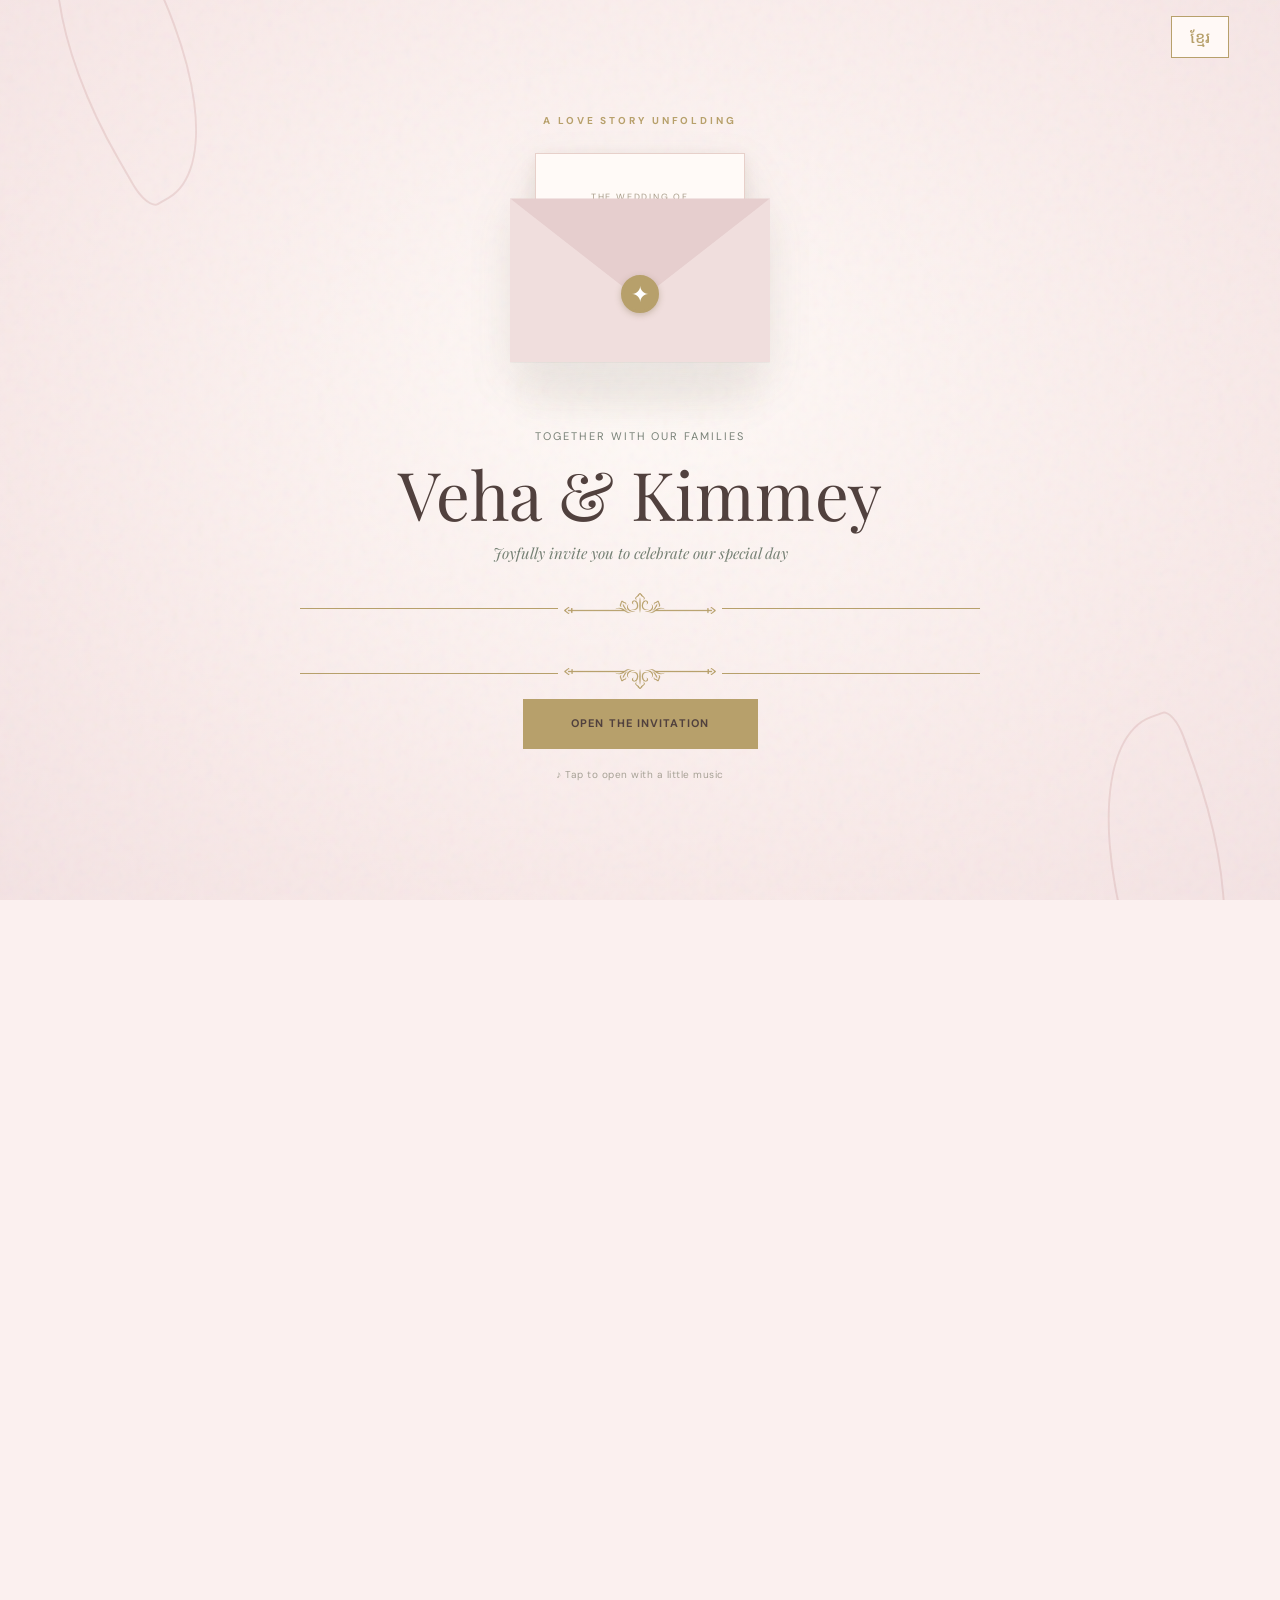
==== commit f8383b5a: "add thank you message" ====
--- a/index.html
+++ b/index.html
@@ -464,6 +464,7 @@
       <section class="closing section-pad">
         <span class="closing__top">TO LOVE, LAUGHTER & HAPPILY EVER AFTER</span>
         <h2>See you at <em>our wedding!</em></h2>
+        <p class="closing__message">Thank you for sharing in the joy of our wedding. Your love and presence made our celebration truly unforgettable.</p>
         <div class="closing__heart">♡</div>
         <strong id="footer-names">Veha & Kimmey</strong>
       </section>
@@ -547,4 +548,4 @@
   </div>
 </body>
 
-</html>+</html>
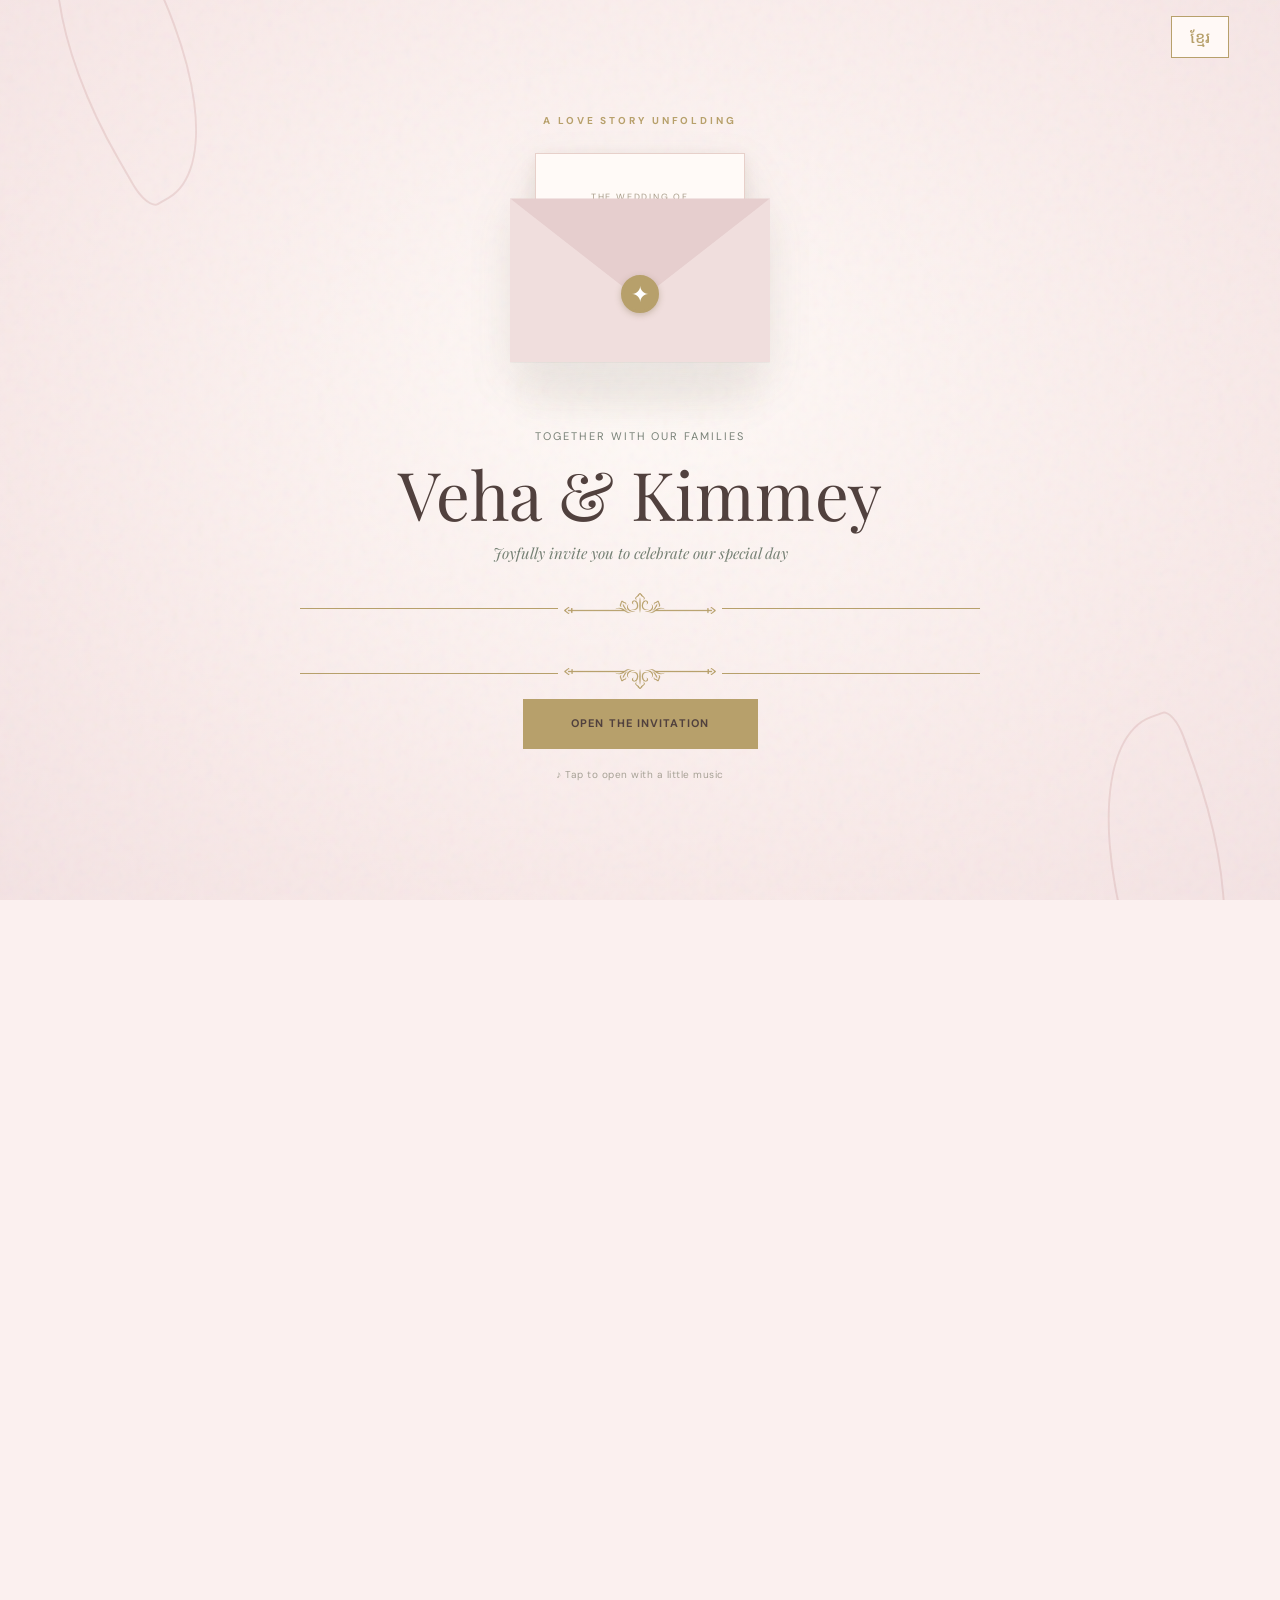
==== commit 4e0cd769: "add image galery" ====
--- a/index.html
+++ b/index.html
@@ -460,6 +460,9 @@
           <button class="gallery__item reveal photo-shell" type="button" data-index="5"
             aria-label="Open gallery photo 6"><img alt="Wedding gallery sample 6" loading="lazy" /></button>
         </div>
+        <button class="btn btn--outline gallery__more" id="gallery-more" type="button" aria-haspopup="dialog"
+          aria-controls="gallery-dialog"><span id="gallery-more-label">See all photos</span><span
+            class="gallery__more-count" id="gallery-photo-count">6</span></button>
       </section>
       <section class="closing section-pad">
         <span class="closing__top">TO LOVE, LAUGHTER & HAPPILY EVER AFTER</span>
@@ -537,6 +540,24 @@
     title="Toggle music"><span id="music-icon">♪</span><span class="music-button__bars"
       aria-hidden="true"><i></i><i></i><i></i></span></button>
   <audio id="background-music" loop preload="none"></audio>
+  <div class="gallery-dialog" id="gallery-dialog" role="dialog" aria-modal="true"
+    aria-labelledby="gallery-dialog-title" aria-hidden="true">
+    <section class="gallery-dialog__panel">
+      <header class="gallery-dialog__header">
+        <div>
+          <p class="eyebrow">PHOTO GALLERY</p>
+          <h2 id="gallery-dialog-title">Our photo gallery</h2>
+          <button class="gallery-dialog__back" id="gallery-category-back" type="button" hidden>
+            <span aria-hidden="true">←</span> <span id="gallery-category-back-label">All albums</span>
+          </button>
+        </div>
+        <button class="gallery-dialog__close" id="gallery-dialog-close" type="button"
+          aria-label="Close gallery">×</button>
+      </header>
+      <div class="gallery-dialog__categories" id="gallery-dialog-categories"></div>
+      <div class="gallery-dialog__grid" id="gallery-dialog-grid" hidden></div>
+    </section>
+  </div>
   <div class="lightbox" id="lightbox" role="dialog" aria-modal="true" aria-label="Photo viewer" aria-hidden="true">
     <button type="button" class="lightbox__close" id="lightbox-close" aria-label="Close photo viewer">✕</button>
     <button type="button" class="lightbox__arrow lightbox__arrow--prev" id="lightbox-prev"
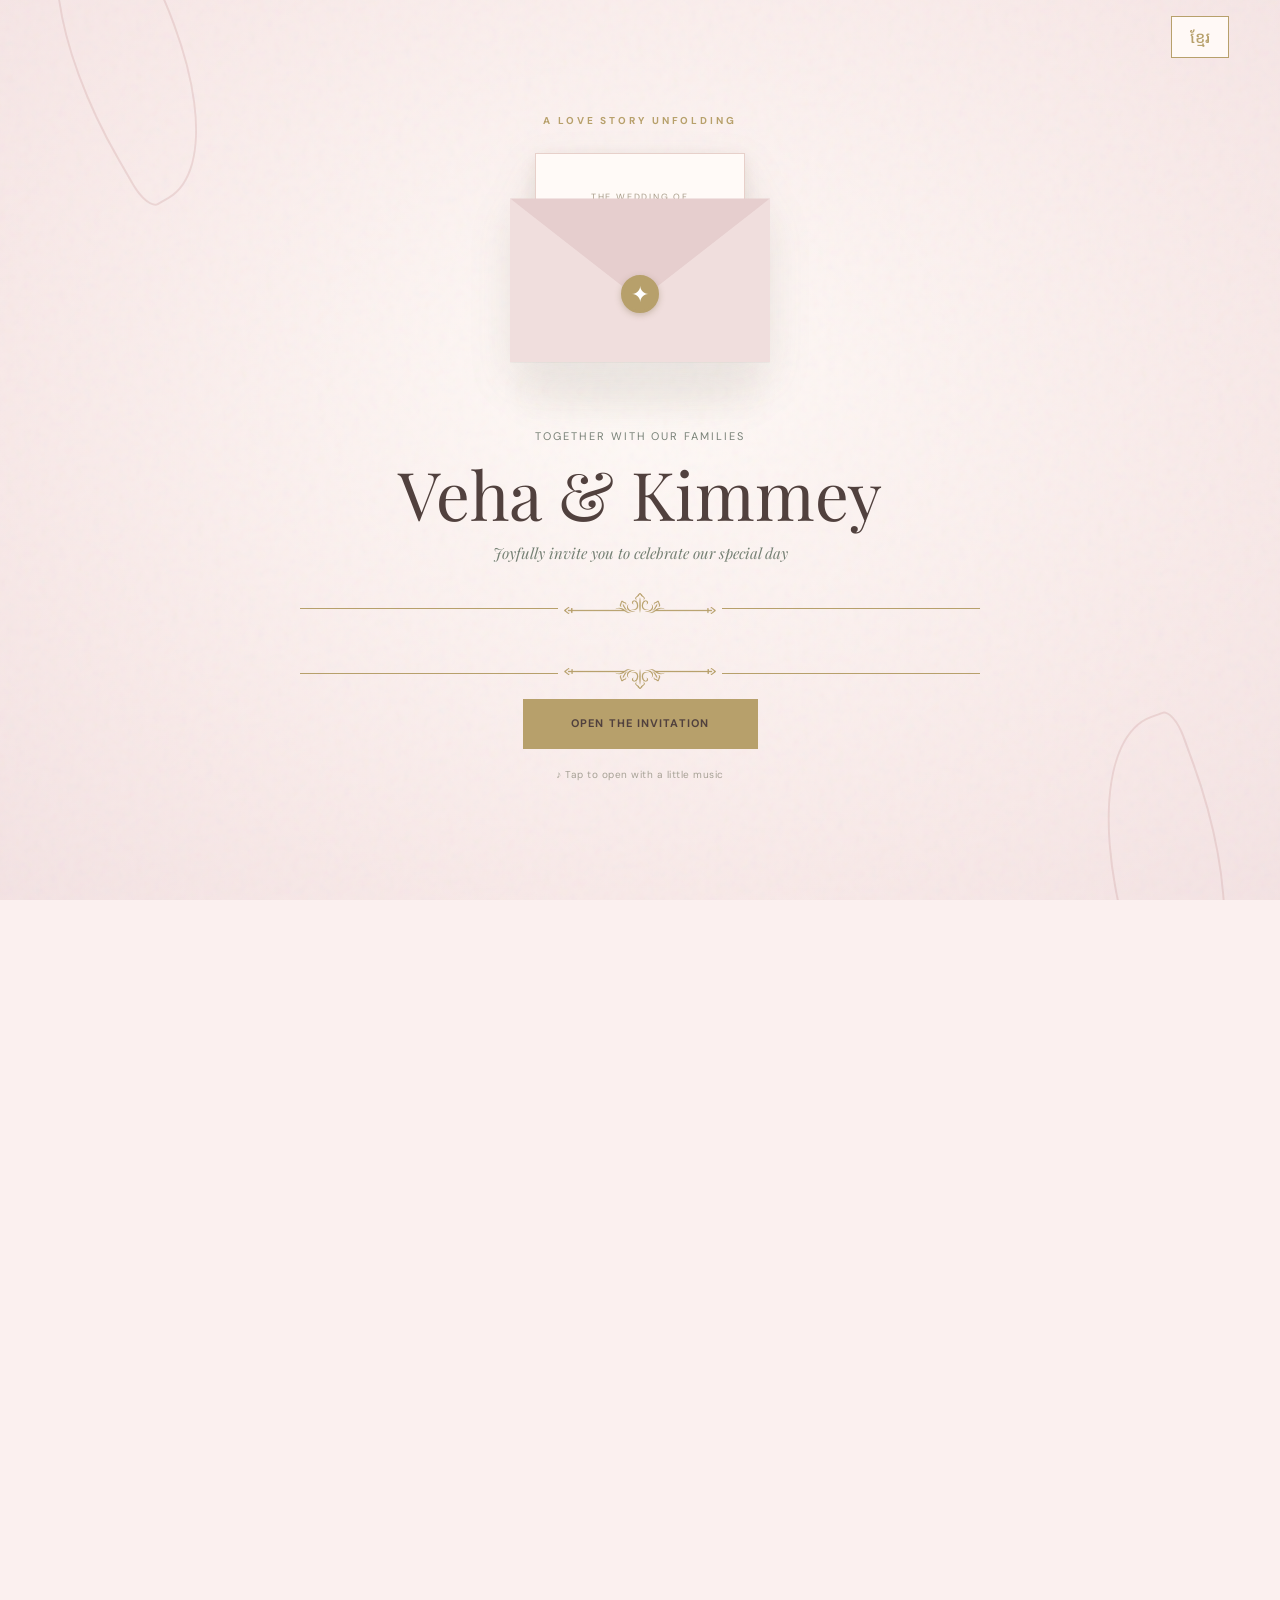
==== commit 98b33bfb: "enhance with aba" ====
--- a/index.html
+++ b/index.html
@@ -248,7 +248,7 @@
         </div>
         <div class="details-invitation reveal">
           <time id="invitation-date" datetime="2026-12-19">Saturday, 19 December 2026</time>
-          <span id="invitation-time">4:00 PM</span>
+          <span id="invitation-time">5:00 PM</span>
           <strong id="invitation-location">Your Wedding Venue</strong>
           <p id="invitation-address">Phnom Penh, Cambodia</p>
         </div>
@@ -463,6 +463,22 @@
         <button class="btn btn--outline gallery__more" id="gallery-more" type="button" aria-haspopup="dialog"
           aria-controls="gallery-dialog"><span id="gallery-more-label">See all photos</span><span
             class="gallery__more-count" id="gallery-photo-count">6</span></button>
+      </section>
+      <section class="gift section-pad" id="gift">
+        <div class="gift__inner reveal">
+          <p class="eyebrow">A GIFT OF LOVE</p>
+          <h2 id="gift-heading">Send a gift</h2>
+          <p class="gift__message">Your presence is the greatest gift. If you wish to send us a little something,
+            you can do so here.</p>
+          <button class="btn btn--outline gift__toggle" id="gift-toggle" type="button" aria-expanded="false"
+            aria-controls="gift-content"><span id="gift-toggle-label">Accept a gift</span></button>
+          <div class="gift__content" id="gift-content" hidden>
+            <img class="gift__photo" src="assets/images/optimized/aba-gift-couple-qr.png"
+              alt="Veha and Kimmey holding their ABA payment QR code" loading="lazy" decoding="async" />
+            <a class="btn btn--outline" id="gift-payment-link" href="https://pay.ababank.com/oRF8/ea7aq2e8"
+              target="_blank" rel="noopener noreferrer">Send a gift via ABA Pay</a>
+          </div>
+        </div>
       </section>
       <section class="closing section-pad">
         <span class="closing__top">TO LOVE, LAUGHTER & HAPPILY EVER AFTER</span>
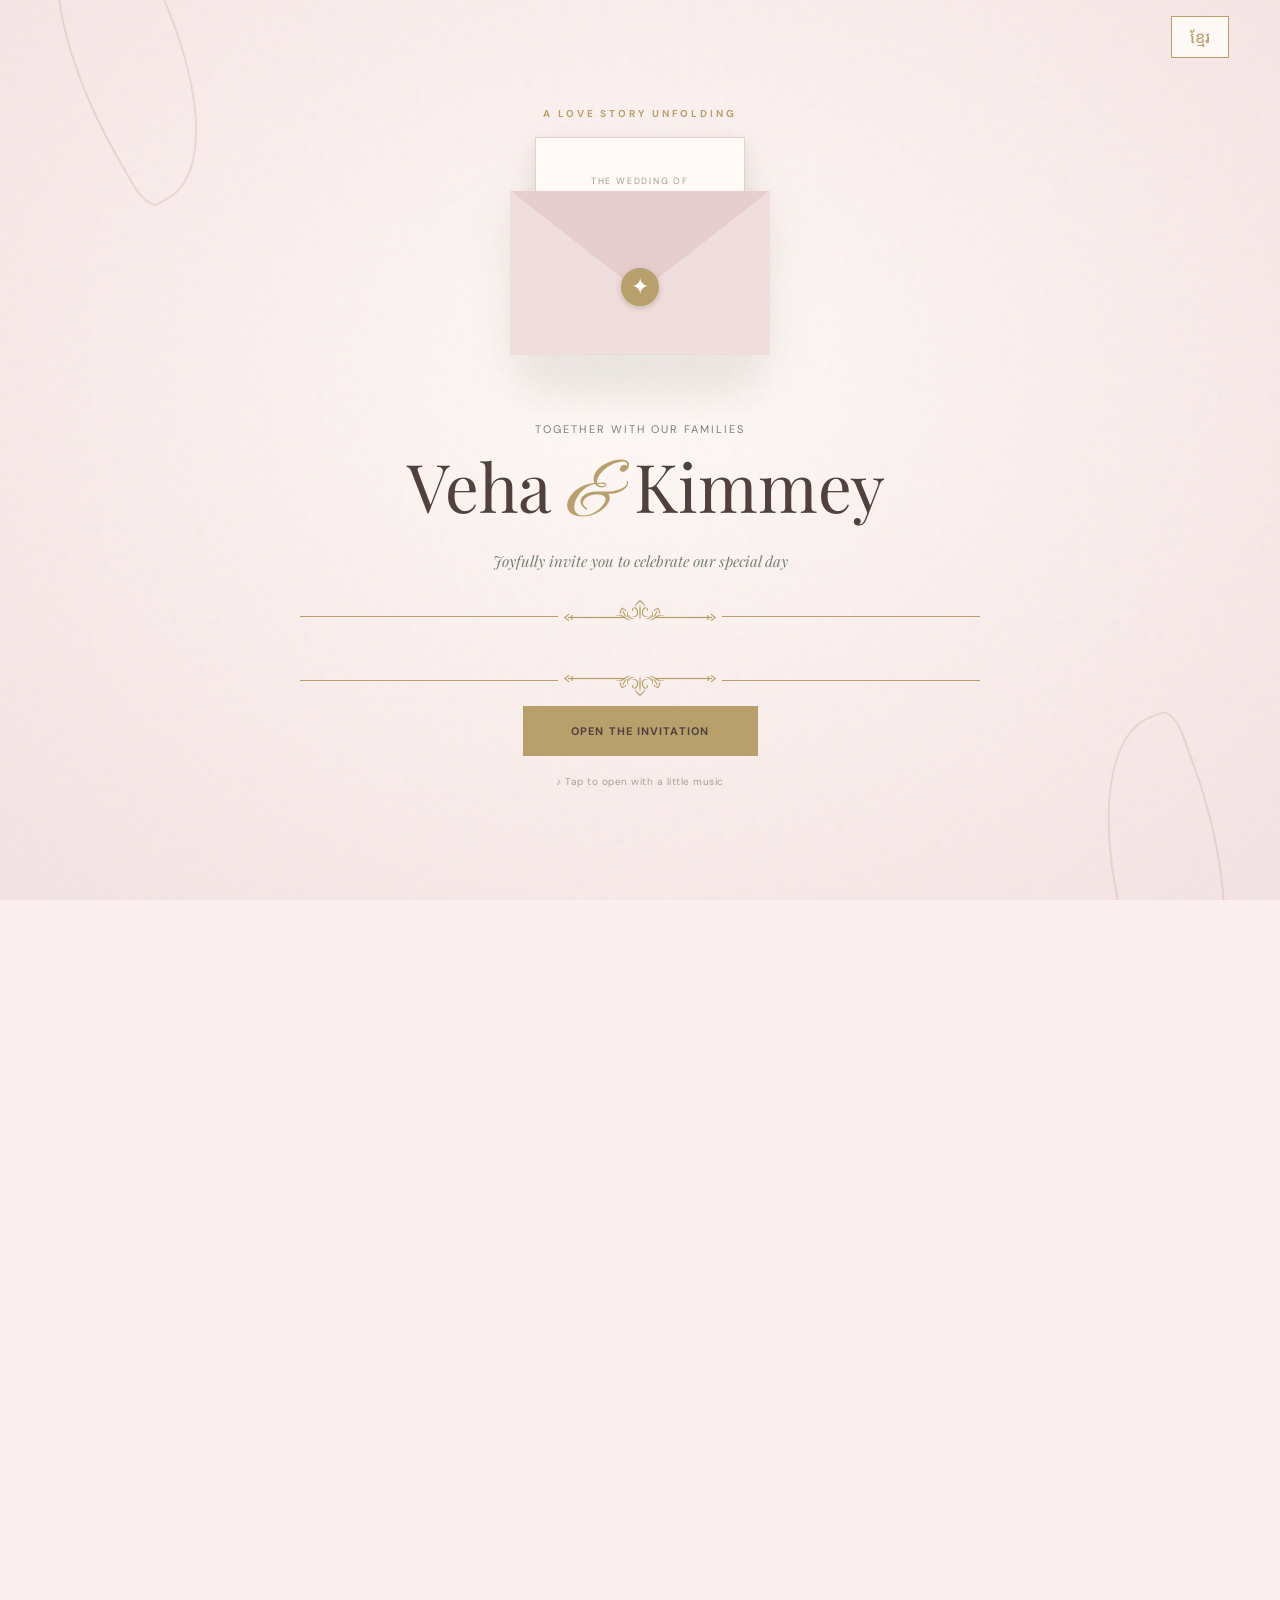
==== commit 2fc7e6be: "add high school img and fix khmer lang" ====
--- a/index.html
+++ b/index.html
@@ -22,10 +22,10 @@
       const base = location.hostname.endsWith('github.io') && segments.length ? `/${segments[0]}/` : '/';
       window.WEDDING_ASSET_BASE = base;
       document.querySelector('link[rel="icon"]').href = `${base}assets/wedding-logo.svg?v=1`;
-      document.write(`<link rel="stylesheet" href="${base}styles.css?v=62" />`);
-      document.write(`<script src="${base}wedding-config.js?v=7" defer><\/script>`);
-      document.write(`<script src="${base}translations.js?v=8" defer><\/script>`);
-      document.write(`<script src="${base}script.js?v=19" defer><\/script>`);
+      document.write(`<link rel="stylesheet" href="${base}styles.css?v=68" />`);
+      document.write(`<script src="${base}wedding-config.js?v=10" defer><\/script>`);
+      document.write(`<script src="${base}translations.js?v=10" defer><\/script>`);
+      document.write(`<script src="${base}script.js?v=22" defer><\/script>`);
     })();
   </script>
 </head>
@@ -143,7 +143,7 @@
       <div class="envelope-wrap" aria-hidden="true">
         <div class="envelope-shadow"></div>
         <div class="envelope">
-          <div class="envelope__letter"><span>the wedding of</span><strong id="cover-initials">V & K</strong></div>
+          <div class="envelope__letter"><span>the wedding of</span><strong id="cover-initials">V & M</strong></div>
           <div class="envelope__flap"></div>
           <div class="envelope__front"></div>
           <div class="envelope__seal">✦</div>
@@ -473,7 +473,7 @@
           <button class="btn btn--outline gift__toggle" id="gift-toggle" type="button" aria-expanded="false"
             aria-controls="gift-content"><span id="gift-toggle-label">Accept a gift</span></button>
           <div class="gift__content" id="gift-content" hidden>
-            <img class="gift__photo" src="assets/images/optimized/aba-gift-couple-qr.png"
+            <img class="gift__photo" id="gift-photo" src="assets/images/optimized/aba-gift-couple-qr.png"
               alt="Veha and Kimmey holding their ABA payment QR code" loading="lazy" decoding="async" />
             <a class="btn btn--outline" id="gift-payment-link" href="https://pay.ababank.com/oRF8/ea7aq2e8"
               target="_blank" rel="noopener noreferrer">Send a gift via ABA Pay</a>
@@ -483,7 +483,8 @@
       <section class="closing section-pad">
         <span class="closing__top">TO LOVE, LAUGHTER & HAPPILY EVER AFTER</span>
         <h2>See you at <em>our wedding!</em></h2>
-        <p class="closing__message">Thank you for sharing in the joy of our wedding. Your love and presence made our celebration truly unforgettable.</p>
+        <p class="closing__message">Thank you for sharing in the joy of our wedding. Your love and presence made our
+          celebration truly unforgettable.</p>
         <div class="closing__heart">♡</div>
         <strong id="footer-names">Veha & Kimmey</strong>
       </section>
@@ -556,8 +557,8 @@
     title="Toggle music"><span id="music-icon">♪</span><span class="music-button__bars"
       aria-hidden="true"><i></i><i></i><i></i></span></button>
   <audio id="background-music" loop preload="none"></audio>
-  <div class="gallery-dialog" id="gallery-dialog" role="dialog" aria-modal="true"
-    aria-labelledby="gallery-dialog-title" aria-hidden="true">
+  <div class="gallery-dialog" id="gallery-dialog" role="dialog" aria-modal="true" aria-labelledby="gallery-dialog-title"
+    aria-hidden="true">
     <section class="gallery-dialog__panel">
       <header class="gallery-dialog__header">
         <div>
